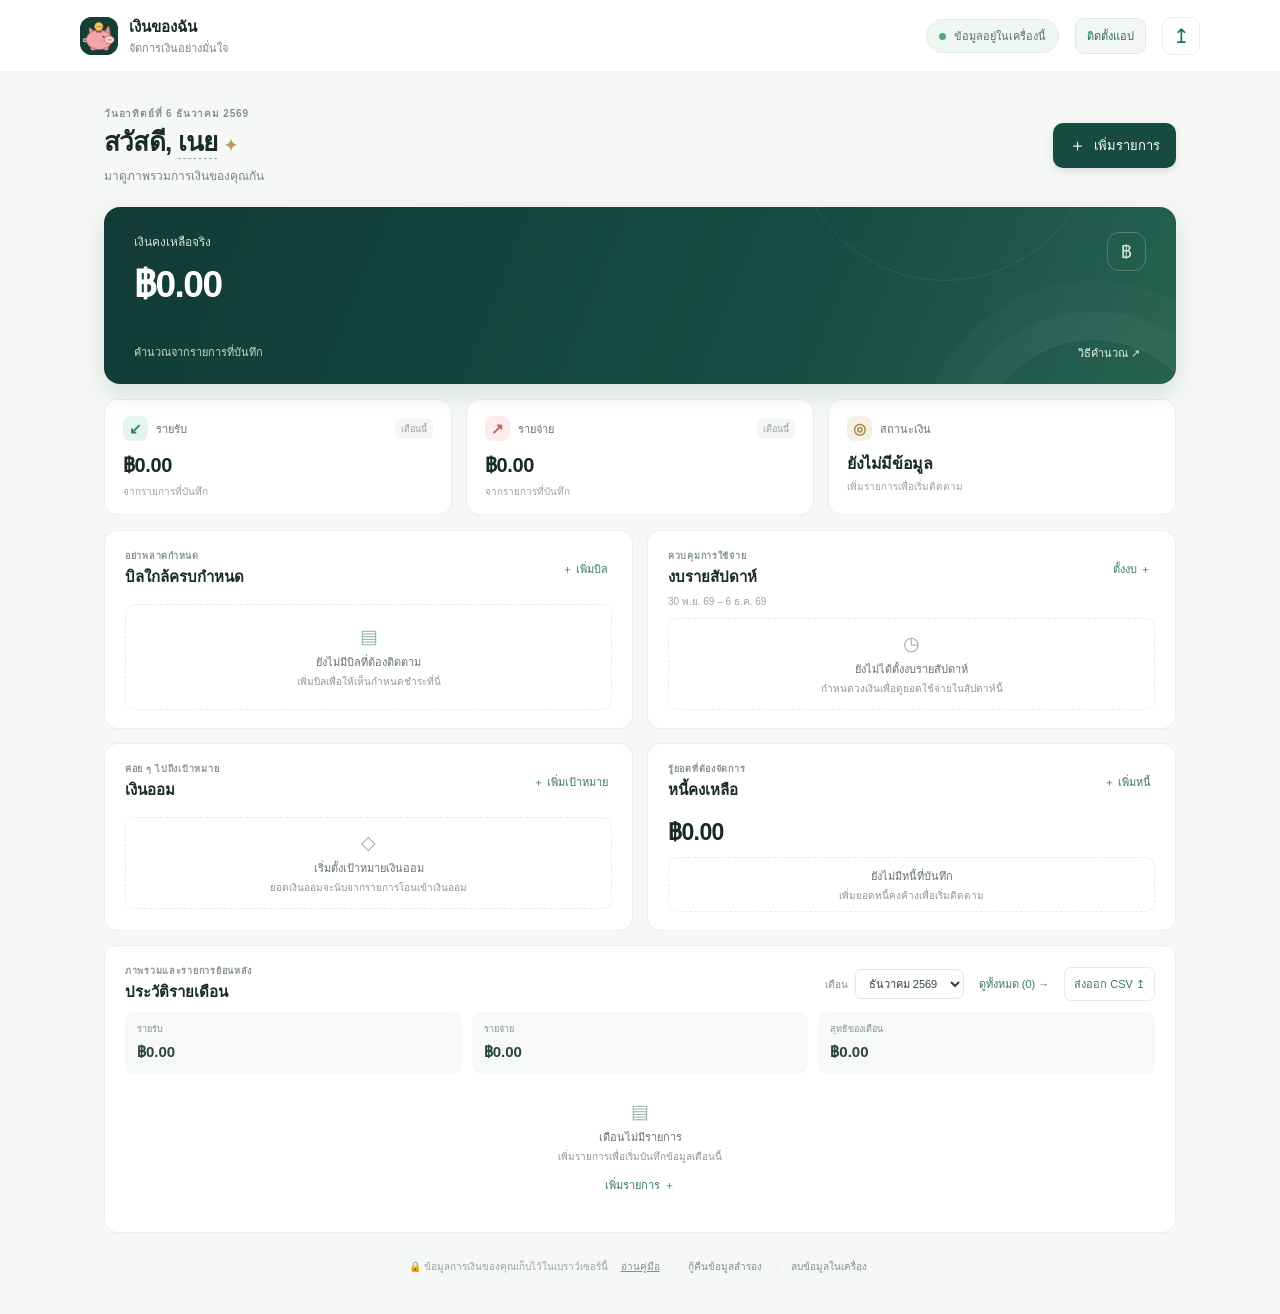
==== index.html @ 13d43ffb "แก้ไขการบันทึกรายการและเพิ่มชื่อเล่น" ====
<!doctype html>
<html lang="th">
<head>
  <meta charset="utf-8">
  <meta name="viewport" content="width=device-width,initial-scale=1,viewport-fit=cover">
  <meta name="theme-color" content="#102d2b">
  <meta name="description" content="แอปบันทึกรายรับรายจ่ายส่วนตัว เก็บข้อมูลในเครื่อง พร้อมสำรองข้อมูลได้">
  <meta name="apple-mobile-web-app-capable" content="yes">
  <meta name="apple-mobile-web-app-status-bar-style" content="default">
  <meta name="apple-mobile-web-app-title" content="เงินของฉัน">
  <link rel="icon" href="icon.svg" type="image/svg+xml">
  <link rel="apple-touch-icon" sizes="180x180" href="apple-touch-icon.png">
  <link rel="manifest" href="manifest.webmanifest">
  <link rel="stylesheet" href="styles.css">
  <title>เนย · เงินของฉัน</title>
</head>
<body>
  <header class="topbar">
    <a class="brand" href="#top" aria-label="เงินของฉัน หน้าหลัก"><span class="brand-mark"><img src="icon.svg" alt="" aria-hidden="true" style="width:100%;height:100%;object-fit:cover;border-radius:inherit;display:block"></span><span><b>เงินของฉัน</b><small>จัดการเงินอย่างมั่นใจ</small></span></a>
    <div class="top-actions"><span class="local-pill"><i></i> ข้อมูลอยู่ในเครื่องนี้</span><button class="install-button" id="installBtn">ติดตั้งแอป</button><button class="icon-button" id="backupBtn" title="สำรองข้อมูล" aria-label="สำรองข้อมูล">↥</button></div>
  </header>
  <main id="top">
    <section class="welcome"><div><p class="eyebrow" id="today"></p><h1>สวัสดี, <button class="nickname-button" id="nicknameButton" type="button" aria-label="แก้ไขชื่อเล่น">เนย</button> <span>✦</span></h1><p class="subhead">มาดูภาพรวมการเงินของคุณกัน</p></div><button class="primary-button" id="openTransaction"><span>＋</span> เพิ่มรายการ</button></section>
    <section class="balance-card" aria-label="เงินคงเหลือ"><div class="balance-top"><div><p class="card-label">เงินคงเหลือจริง</p><p class="balance-amount" id="balance">฿0.00</p></div><div class="balance-icon">฿</div></div><div class="balance-bottom"><span id="balanceNote">คำนวณจากรายการที่บันทึก</span><button class="balance-link" id="balanceInfo">วิธีคำนวณ <span>↗</span></button></div><div class="card-decoration"></div></section>
    <section class="stat-grid" aria-label="ภาพรวม"><article class="stat-card"><div class="stat-head"><span class="stat-icon income-icon">↙</span><span class="stat-label">รายรับ</span><span class="period-label">เดือนนี้</span></div><strong id="income">฿0.00</strong><small>จากรายการที่บันทึก</small></article><article class="stat-card"><div class="stat-head"><span class="stat-icon expense-icon">↗</span><span class="stat-label">รายจ่าย</span><span class="period-label">เดือนนี้</span></div><strong id="expense">฿0.00</strong><small>จากรายการที่บันทึก</small></article><article class="stat-card status-card"><div class="stat-head"><span class="stat-icon status-icon">◎</span><span class="stat-label">สถานะเงิน</span></div><strong class="status-value" id="status">ยังไม่มีข้อมูล</strong><small id="statusNote">เพิ่มรายการเพื่อเริ่มติดตาม</small></article></section>
    <section class="overview-grid"><article class="panel bills-panel"><div class="panel-heading"><div><p class="eyebrow">อย่าพลาดกำหนด</p><h2>บิลใกล้ครบกำหนด</h2></div><button class="text-button" id="addBillBtn">＋ เพิ่มบิล</button></div><div id="billsList" class="empty-state"><span class="empty-icon">▤</span><b>ยังไม่มีบิลที่ต้องติดตาม</b><span>เพิ่มบิลเพื่อให้เห็นกำหนดชำระที่นี่</span></div></article>
      <article class="panel budget-panel"><div class="panel-heading"><div><p class="eyebrow">ควบคุมการใช้จ่าย</p><h2>งบรายสัปดาห์</h2></div><button class="text-button" id="setBudgetBtn">ตั้งงบ ＋</button></div><div class="week-caption" id="weekRange"></div><div id="budgetsList" class="empty-state compact"><span class="empty-icon">◷</span><b>ยังไม่ได้ตั้งงบรายสัปดาห์</b><span>กำหนดวงเงินเพื่อดูยอดใช้จ่ายในสัปดาห์นี้</span></div></article></section>
    <section class="overview-grid lower-grid"><article class="panel goals-panel"><div class="panel-heading"><div><p class="eyebrow">ค่อย ๆ ไปถึงเป้าหมาย</p><h2>เงินออม</h2></div><button class="text-button" id="addGoalBtn">＋ เพิ่มเป้าหมาย</button></div><div id="goalsList" class="empty-state compact"><span class="empty-icon">◇</span><b>เริ่มตั้งเป้าหมายเงินออม</b><span>ยอดเงินออมจะนับจากรายการโอนเข้าเงินออม</span></div></article><article class="panel debt-panel"><div class="panel-heading"><div><p class="eyebrow">รู้ยอดที่ต้องจัดการ</p><h2>หนี้คงเหลือ</h2></div><button class="text-button" id="addDebtBtn">＋ เพิ่มหนี้</button></div><div class="debt-total" id="debtTotal">฿0.00</div><div id="debtsList" class="empty-state compact"><span class="empty-icon">⌁</span><b>ยังไม่มีหนี้ที่บันทึก</b><span>เพิ่มยอดหนี้คงค้างเพื่อเริ่มติดตาม</span></div></article></section>
    <section class="panel activity-panel history-panel"><div class="panel-heading"><div><p class="eyebrow">ภาพรวมและรายการย้อนหลัง</p><h2>ประวัติรายเดือน</h2></div><div class="history-actions"><label class="month-select-label"><span>เดือน</span><select id="historyMonth" aria-label="เลือกเดือน"></select></label><button class="text-button" id="allTransactions">ดูทั้งหมด</button><button class="text-button export-month" id="exportMonth">ส่งออก CSV ↥</button></div></div><div class="month-summary"><div><span>รายรับ</span><strong id="monthIncome">฿0.00</strong></div><div><span>รายจ่าย</span><strong id="monthExpense">฿0.00</strong></div><div><span>สุทธิของเดือน</span><strong id="monthNet">฿0.00</strong></div></div><div class="table-wrap"><table><thead><tr><th>รายการ</th><th>หมวดหมู่</th><th>วันที่</th><th class="align-right">จำนวนเงิน</th></tr></thead><tbody id="transactionRows"></tbody></table><div id="transactionEmpty" class="empty-state activity-empty"><span class="empty-icon">▤</span><b>เดือนไม่มีรายการ</b><span>เพิ่มรายการเพื่อเริ่มบันทึกข้อมูลเดือนนี้</span><button class="text-button" id="firstEntry">เพิ่มรายการ ＋</button></div></div></section>
    <footer><span>🔒 ข้อมูลการเงินของคุณเก็บไว้ในเบราว์เซอร์นี้</span><a class="footer-link" href="คู่มือการใช้งาน.html">อ่านคู่มือ</a><span class="footer-dot">·</span><button class="footer-link" id="restoreBtn">กู้คืนข้อมูลสำรอง</button><span class="footer-dot">·</span><button class="footer-link" id="clearDataBtn">ลบข้อมูลในเครื่อง</button></footer>
  </main>
  <nav class="mobile-nav"><a class="nav-active" href="#top"><span>⌂</span>หน้าหลัก</a><button id="navTransactions"><span>↕</span>รายการ</button><button id="navAdd"><span class="nav-add">＋</span>เพิ่มรายการ</button><button id="navBudget"><span>◷</span>งบประมาณ</button><button id="navSettings"><span>⚙</span>ตั้งค่า</button></nav>
  <dialog id="dialog"><form id="dialogForm" method="dialog"><div class="dialog-head"><div><p class="eyebrow" id="dialogEyebrow">บันทึกข้อมูล</p><h2 id="dialogTitle"></h2></div><button type="button" class="close-button" id="closeDialog" aria-label="ปิด">×</button></div><div id="dialogContent" class="dialog-content"></div><div class="dialog-actions"><button type="button" class="secondary-button" id="cancelDialog">ยกเลิก</button><button type="submit" class="primary-button" id="saveDialog">บันทึก</button></div></form></dialog>
  <input id="importFile" type="file" accept="application/json,.json" hidden>
  <div id="toast" role="status" aria-live="polite"></div>
  <script src="app.js"></script>
</body></html>
---- styles.css ----
:root{--ink:#172b2a;--muted:#788682;--line:#e8eeeb;--paper:#f6f8f6;--white:#fff;--green:#176e58;--mint:#dff3ea;--red:#c95751;--gold:#c3903f;--font:'Leelawadee UI',Tahoma,sans-serif}*{box-sizing:border-box}body{margin:0;background:var(--paper);color:var(--ink);font-family:var(--font);font-size:14px}.topbar{height:72px;background:#fff;border-bottom:1px solid #edf1ef;display:flex;align-items:center;justify-content:space-between;padding:0 max(calc((100vw - 1120px)/2),24px);position:sticky;top:0;z-index:3}.brand{display:flex;gap:11px;align-items:center;color:var(--ink);text-decoration:none}.brand-mark{width:38px;height:38px;border-radius:12px;background:#153e37;color:#fff;display:grid;place-items:center;font-size:20px;font-weight:600}.brand b,.brand small{display:block}.brand b{font-size:15px}.brand small{font-size:11px;color:var(--muted)}.top-actions{display:flex;align-items:center;gap:16px}.local-pill{background:#eff7f2;border:1px solid #e0eee6;border-radius:99px;padding:7px 12px;color:#58766a;font-size:11px}.local-pill i{display:inline-block;width:7px;height:7px;border-radius:50%;background:#51a87d;margin-right:5px}.icon-button{border:1px solid var(--line);background:white;border-radius:10px;width:38px;height:38px;color:var(--green);font-size:20px;cursor:pointer}main{max-width:1120px;padding:34px 24px 30px;margin:auto}.welcome{display:flex;align-items:center;justify-content:space-between;margin-bottom:22px}.eyebrow{text-transform:uppercase;letter-spacing:.08em;color:#84948e;font:600 10px var(--font);margin:0 0 6px}.welcome h1{font-size:26px;line-height:1.2;margin:0;font-weight:600;letter-spacing:-.03em}.welcome h1 span{font-size:16px;color:#bf9a55}.nickname-button{padding:0;border:0;background:transparent;color:inherit;font:inherit;letter-spacing:inherit;cursor:pointer;border-bottom:1px dashed #93aaa0}.nickname-button:focus-visible{outline:2px solid #65a78b;outline-offset:3px;border-radius:3px}.subhead{margin:7px 0 0;color:var(--muted);font-size:12px}.primary-button,.secondary-button{font:500 13px var(--font);border:0;border-radius:10px;padding:11px 16px;cursor:pointer}.primary-button{background:#164b40;color:#fff;box-shadow:0 3px 8px #12423824}.primary-button:hover{background:#0f3e34}.primary-button>span{font-size:17px;margin-right:4px;vertical-align:-1px}.balance-card{height:177px;border-radius:16px;background:linear-gradient(112deg,#123b35,#164d42 65%,#276250);padding:25px 30px;color:#fff;position:relative;overflow:hidden;margin-bottom:15px;box-shadow:0 9px 24px #1d544326}.balance-card:before{content:"";position:absolute;width:300px;height:300px;right:80px;top:-228px;border:1px solid #ffffff13;border-radius:50%}.card-decoration{position:absolute;width:235px;height:235px;border:1px solid #ffffff15;border-radius:50%;right:-35px;bottom:-190px;box-shadow:0 0 0 28px #ffffff08,0 0 0 58px #ffffff05}.balance-top{display:flex;justify-content:space-between;align-items:flex-start;position:relative;z-index:1}.card-label{margin:0;color:#d0e2d9;font-size:12px}.balance-amount{margin:3px 0 0;font:700 37px var(--font);letter-spacing:-1.5px}.balance-icon{height:39px;width:39px;border:1px solid #ffffff38;border-radius:12px;color:#d1e8dc;display:grid;place-items:center;font-size:18px}.balance-bottom{position:absolute;z-index:1;bottom:21px;left:30px;right:30px;display:flex;justify-content:space-between;color:#c3d9ce;font-size:11px}.balance-link{color:#e0eee7;border:0;background:none;font:inherit;cursor:pointer}.stat-grid{display:grid;grid-template-columns:repeat(3,1fr);gap:14px;margin-bottom:15px}.stat-card,.panel{background:#fff;border:1px solid #e9efec;border-radius:13px}.stat-card{padding:16px 18px 15px;min-height:103px}.stat-head{display:flex;align-items:center;gap:8px}.stat-icon{width:25px;height:25px;border-radius:8px;display:grid;place-items:center;font-size:15px;font-weight:600}.income-icon{background:#e5f4ec;color:#378664}.expense-icon{background:#fbebea;color:#be655e}.status-icon{background:#f5f0e4;color:#aa8843}.stat-label{font-size:11px;color:#65746f}.period-label{margin-left:auto;font-size:9px;color:#98a29e;background:#f5f7f6;border-radius:5px;padding:3px 6px}.stat-card>strong{display:block;font:700 20px var(--font);margin:8px 0 1px;letter-spacing:-.4px}.stat-card small{color:#9aa49f;font-size:10px}.stat-card .status-value{font:600 16px var(--font);margin-top:10px}.overview-grid{display:grid;grid-template-columns:1fr 1fr;gap:14px;margin-bottom:14px}.panel{padding:18px 20px;min-width:0}.panel-heading{display:flex;align-items:center;justify-content:space-between;margin-bottom:15px}.panel-heading .eyebrow{margin-bottom:2px;font-size:9px}.panel h2{font-size:15px;margin:0;font-weight:600}.text-button,.footer-link{border:0;background:transparent;color:#397b64;font:500 11px var(--font);cursor:pointer;padding:4px}.text-button:hover,.footer-link:hover{color:#164b40;text-decoration:underline}.empty-state{min-height:106px;border:1px dashed #e5ece8;border-radius:10px;display:flex;align-items:center;justify-content:center;flex-direction:column;gap:3px;color:#8c9993;text-align:center;font-size:10px;padding:13px}.empty-state b{font-size:11px;font-weight:500;color:#64736d}.empty-icon{font-size:19px;color:#94b5a5;margin-bottom:2px}.compact{min-height:89px}.week-caption{font-size:10px;color:#9ba59f;margin:-10px 0 9px}.budget-row{margin:10px 0 13px}.budget-label{display:flex;justify-content:space-between;font-size:11px;margin-bottom:5px}.budget-label span:last-child{font:11px 'Manrope',sans-serif;color:#6f7c77}.progress{height:6px;background:#eef2ef;border-radius:10px;overflow:hidden}.progress>i{display:block;height:100%;border-radius:10px;background:#51a37e}.progress>i.over{background:#cf6860}.budget-foot{font-size:9px;color:#9aa49f;margin-top:4px}.goal-row,.debt-row{padding:8px 0;border-bottom:1px solid #f0f3f1}.goal-top,.debt-row{display:flex;justify-content:space-between;align-items:center}.goal-name,.debt-name{font-size:11px;font-weight:500}.goal-amount,.debt-amount{font:11px 'Manrope',sans-serif;color:#53645c}.goal-row .progress{margin-top:6px}.goal-row .budget-foot{display:flex;justify-content:space-between}.debt-total{font:700 23px var(--font);letter-spacing:-.6px;margin:-3px 0 7px}.debt-panel .empty-state{min-height:55px;padding:4px}.debt-panel .empty-icon{display:none}.activity-panel{margin-top:0}.activity-panel .panel-heading{margin-bottom:8px}.table-wrap{overflow:auto}table{width:100%;border-collapse:collapse;text-align:left}th{font-size:9px;color:#98a39d;font-weight:500;padding:8px 10px;border-bottom:1px solid #edf1ef}td{font-size:11px;color:#65736d;padding:10px;border-bottom:1px solid #f0f3f1}td:first-child{color:#263a34;font-weight:500}.align-right{text-align:right}.amount-income{color:#338262;font-family:'Manrope',sans-serif}.amount-expense{color:#bd615a;font-family:'Manrope',sans-serif}.amount-neutral{color:#526a5f;font-family:'Manrope',sans-serif}.category-chip{background:#f2f6f3;border-radius:5px;padding:3px 7px;font-size:9px}.activity-empty{border:0;min-height:130px}.activity-empty .text-button{margin-top:5px}footer{display:flex;align-items:center;justify-content:center;gap:9px;padding:22px 0 6px;color:#9aa49f;font-size:10px}.footer-link{font-size:10px;color:#82928a}.footer-dot{color:#ccd3cf}.mobile-nav{display:none}dialog{border:0;border-radius:16px;padding:0;width:min(460px,calc(100vw - 32px));max-height:calc(100dvh - 28px);box-shadow:0 24px 90px #132d2570;color:var(--ink)}dialog::backdrop{background:#11251f80;backdrop-filter:blur(2px)}dialog form{padding:23px}.dialog-head{display:flex;justify-content:space-between;align-items:flex-start;border-bottom:1px solid var(--line);padding-bottom:14px}.dialog-head h2{font-size:19px;margin:0}.close-button{border:0;background:#f3f6f4;border-radius:8px;width:32px;height:32px;font-size:22px;color:#74827c;cursor:pointer}.dialog-content{padding:15px 0 6px;max-height:60dvh;overflow:auto}.field{display:block;margin:0 0 13px}.field span{display:block;font-size:11px;color:#53635c;margin-bottom:5px}.field input,.field select{width:100%;border:1px solid #dfe8e2;background:#fff;border-radius:8px;padding:10px 11px;font:13px var(--font);color:var(--ink);outline:none}.field input:focus,.field select:focus{border-color:#65a78b;box-shadow:0 0 0 3px #dff3ea}.field-help{color:#91a099;font-size:10px;margin-top:4px}.dialog-actions{display:flex;justify-content:flex-end;gap:9px;border-top:1px solid var(--line);padding-top:14px}.secondary-button{background:#f1f5f2;color:#54655d}.danger-button{color:#b44f49}.radio-row{display:flex;gap:7px;margin:0 0 14px}.radio-row label{flex:1}.radio-row input{position:absolute;opacity:0}.radio-row span{display:block;text-align:center;padding:8px;border:1px solid #e3eae6;border-radius:8px;font-size:11px;color:#718078;cursor:pointer}.radio-row input:checked+span{border-color:#5e9f83;background:#edf7f1;color:#286c50}.note-box{padding:10px;background:#f1f7f3;border-radius:8px;color:#648071;font-size:10px;margin:8px 0}#toast{position:fixed;bottom:24px;left:50%;transform:translate(-50%,20px);opacity:0;background:#163f36;color:#fff;padding:10px 16px;border-radius:9px;box-shadow:0 5px 18px #153d3438;font-size:12px;transition:.2s;z-index:10;pointer-events:none}#toast.show{transform:translate(-50%,0);opacity:1}
@media(max-width:650px){body{padding-bottom:67px}.topbar{height:60px;padding:0 16px}.brand-mark{width:34px;height:34px;border-radius:11px}.local-pill{font-size:9px;padding:6px 9px}.top-actions{gap:9px}main{padding:23px 15px 20px}.welcome{margin-bottom:17px}.welcome h1{font-size:23px}.welcome .primary-button{padding:10px 12px;font-size:11px}.subhead{font-size:11px}.balance-card{height:157px;padding:20px 20px;margin-bottom:11px}.balance-amount{font-size:32px}.balance-bottom{left:20px;right:20px;bottom:18px;font-size:9px}.balance-icon{height:34px;width:34px}.stat-grid{gap:8px;margin-bottom:11px}.stat-card{padding:12px 10px 11px;min-height:91px}.stat-head{gap:5px}.stat-icon{width:21px;height:21px;font-size:13px;border-radius:6px}.stat-label{font-size:9px}.period-label{font-size:8px;padding:2px 4px}.stat-card>strong{font-size:15px;margin-top:8px}.stat-card .status-value{font-size:12px}.stat-card small{font-size:8px}.overview-grid{grid-template-columns:1fr;gap:10px;margin-bottom:10px}.panel{padding:15px}.panel-heading{margin-bottom:12px}.panel h2{font-size:14px}.lower-grid{grid-template-columns:1fr 1fr}.lower-grid .panel{padding:13px 11px}.lower-grid .panel-heading{align-items:flex-start;gap:5px}.lower-grid .panel-heading h2{font-size:13px}.lower-grid .text-button{font-size:9px}.lower-grid .eyebrow{font-size:8px}.debt-total{font-size:20px}.activity-panel{padding:15px 10px}.activity-panel .panel-heading{padding:0 5px}.table-wrap{margin:0 -4px}th,td{padding:9px 6px;font-size:9px;white-space:nowrap}.category-chip{font-size:8px;padding:3px 5px}footer{flex-wrap:wrap;font-size:9px;padding-bottom:12px}.footer-link{font-size:9px}.mobile-nav{height:62px;position:fixed;bottom:0;left:0;right:0;background:#fff;border-top:1px solid #e9efec;display:flex;align-items:center;justify-content:space-around;z-index:5;padding-bottom:env(safe-area-inset-bottom)}.mobile-nav a,.mobile-nav button{display:flex;flex-direction:column;align-items:center;justify-content:center;gap:2px;min-width:50px;color:#87948e;font:9px var(--font);text-decoration:none;background:none;border:0}.mobile-nav span{font-size:18px;line-height:20px}.mobile-nav .nav-active{color:#26694f}.mobile-nav .nav-add{background:#194a3f;color:white;border-radius:10px;width:32px;height:32px;display:grid;place-items:center;margin-top:-13px;box-shadow:0 3px 8px #194a3f33}.dialog-actions{padding-bottom:env(safe-area-inset-bottom)}}
.history-actions{display:flex;align-items:center;gap:11px}.month-select-label{display:flex;align-items:center;gap:7px;font-size:10px;color:#829089}.month-select-label select{border:1px solid #e2eae5;background:#fff;color:#31443a;border-radius:7px;padding:7px 9px;font:11px var(--font);max-width:170px}.export-month{border:1px solid #e3ece6;border-radius:7px;padding:7px 9px;white-space:nowrap}.month-summary{display:grid;grid-template-columns:repeat(3,1fr);gap:10px;margin:0 0 10px}.month-summary>div{background:#f7f9f7;border-radius:9px;padding:10px 12px}.month-summary span,.month-summary strong{display:block}.month-summary span{font-size:9px;color:#84918b}.month-summary strong{font:600 15px var(--font);margin-top:4px;color:#29473b}.month-summary strong.negative{color:#bd554e}@media(max-width:650px){.history-actions{gap:5px;flex-wrap:wrap;justify-content:flex-end}.month-select-label{gap:4px}.month-select-label select{max-width:130px;padding:6px}.export-month{font-size:9px;padding:6px 7px}.month-summary{gap:6px}.month-summary>div{padding:8px}.month-summary span{font-size:8px}.month-summary strong{font-size:12px}.history-panel .panel-heading{align-items:flex-end}}.install-button{border:1px solid #dce9e1;background:#f4f8f5;border-radius:9px;padding:8px 11px;color:#28694f;font:500 11px var(--font);cursor:pointer}.install-button:hover{background:#e9f4ec}@media(max-width:650px){.top-actions{gap:6px}.install-button{padding:7px 8px;font-size:9px}.local-pill{padding:6px 7px;font-size:8px}}
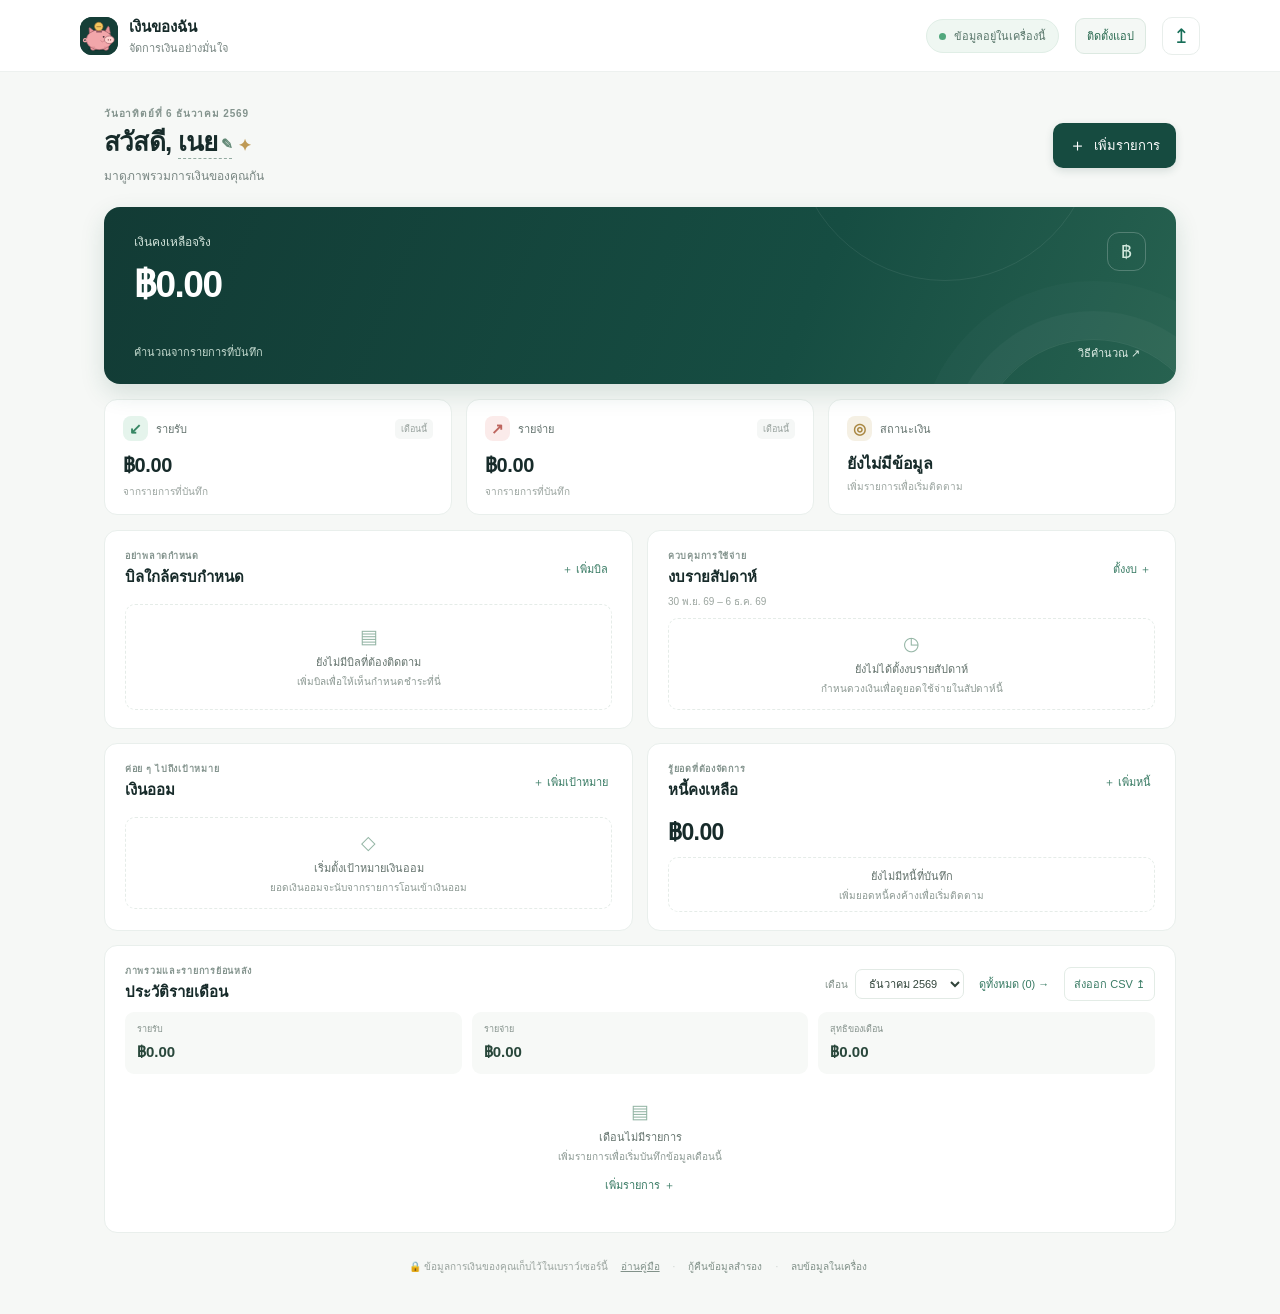
==== commit 8d9c6a3d: "บังคับอัปเดตแอปและแก้ปุ่มชื่อเล่น" ====
--- a/index.html
+++ b/index.html
@@ -20,7 +20,7 @@
     <div class="top-actions"><span class="local-pill"><i></i> ข้อมูลอยู่ในเครื่องนี้</span><button class="install-button" id="installBtn">ติดตั้งแอป</button><button class="icon-button" id="backupBtn" title="สำรองข้อมูล" aria-label="สำรองข้อมูล">↥</button></div>
   </header>
   <main id="top">
-    <section class="welcome"><div><p class="eyebrow" id="today"></p><h1>สวัสดี, <button class="nickname-button" id="nicknameButton" type="button" aria-label="แก้ไขชื่อเล่น">เนย</button> <span>✦</span></h1><p class="subhead">มาดูภาพรวมการเงินของคุณกัน</p></div><button class="primary-button" id="openTransaction"><span>＋</span> เพิ่มรายการ</button></section>
+    <section class="welcome"><div><p class="eyebrow" id="today"></p><h1>สวัสดี, <button class="nickname-button" id="nicknameButton" type="button" aria-label="แตะเพื่อแก้ไขชื่อเล่น" title="แตะเพื่อแก้ไขชื่อเล่น">เนย</button> <span>✦</span></h1><p class="subhead">มาดูภาพรวมการเงินของคุณกัน</p></div><button class="primary-button" id="openTransaction"><span>＋</span> เพิ่มรายการ</button></section>
     <section class="balance-card" aria-label="เงินคงเหลือ"><div class="balance-top"><div><p class="card-label">เงินคงเหลือจริง</p><p class="balance-amount" id="balance">฿0.00</p></div><div class="balance-icon">฿</div></div><div class="balance-bottom"><span id="balanceNote">คำนวณจากรายการที่บันทึก</span><button class="balance-link" id="balanceInfo">วิธีคำนวณ <span>↗</span></button></div><div class="card-decoration"></div></section>
     <section class="stat-grid" aria-label="ภาพรวม"><article class="stat-card"><div class="stat-head"><span class="stat-icon income-icon">↙</span><span class="stat-label">รายรับ</span><span class="period-label">เดือนนี้</span></div><strong id="income">฿0.00</strong><small>จากรายการที่บันทึก</small></article><article class="stat-card"><div class="stat-head"><span class="stat-icon expense-icon">↗</span><span class="stat-label">รายจ่าย</span><span class="period-label">เดือนนี้</span></div><strong id="expense">฿0.00</strong><small>จากรายการที่บันทึก</small></article><article class="stat-card status-card"><div class="stat-head"><span class="stat-icon status-icon">◎</span><span class="stat-label">สถานะเงิน</span></div><strong class="status-value" id="status">ยังไม่มีข้อมูล</strong><small id="statusNote">เพิ่มรายการเพื่อเริ่มติดตาม</small></article></section>
     <section class="overview-grid"><article class="panel bills-panel"><div class="panel-heading"><div><p class="eyebrow">อย่าพลาดกำหนด</p><h2>บิลใกล้ครบกำหนด</h2></div><button class="text-button" id="addBillBtn">＋ เพิ่มบิล</button></div><div id="billsList" class="empty-state"><span class="empty-icon">▤</span><b>ยังไม่มีบิลที่ต้องติดตาม</b><span>เพิ่มบิลเพื่อให้เห็นกำหนดชำระที่นี่</span></div></article>
@@ -33,5 +33,5 @@
   <dialog id="dialog"><form id="dialogForm" method="dialog"><div class="dialog-head"><div><p class="eyebrow" id="dialogEyebrow">บันทึกข้อมูล</p><h2 id="dialogTitle"></h2></div><button type="button" class="close-button" id="closeDialog" aria-label="ปิด">×</button></div><div id="dialogContent" class="dialog-content"></div><div class="dialog-actions"><button type="button" class="secondary-button" id="cancelDialog">ยกเลิก</button><button type="submit" class="primary-button" id="saveDialog">บันทึก</button></div></form></dialog>
   <input id="importFile" type="file" accept="application/json,.json" hidden>
   <div id="toast" role="status" aria-live="polite"></div>
-  <script src="app.js"></script>
+  <script src="app.js?v=nickname-v9"></script>
 </body></html>
--- a/styles.css
+++ b/styles.css
@@ -1,3 +1,3 @@
-:root{--ink:#172b2a;--muted:#788682;--line:#e8eeeb;--paper:#f6f8f6;--white:#fff;--green:#176e58;--mint:#dff3ea;--red:#c95751;--gold:#c3903f;--font:'Leelawadee UI',Tahoma,sans-serif}*{box-sizing:border-box}body{margin:0;background:var(--paper);color:var(--ink);font-family:var(--font);font-size:14px}.topbar{height:72px;background:#fff;border-bottom:1px solid #edf1ef;display:flex;align-items:center;justify-content:space-between;padding:0 max(calc((100vw - 1120px)/2),24px);position:sticky;top:0;z-index:3}.brand{display:flex;gap:11px;align-items:center;color:var(--ink);text-decoration:none}.brand-mark{width:38px;height:38px;border-radius:12px;background:#153e37;color:#fff;display:grid;place-items:center;font-size:20px;font-weight:600}.brand b,.brand small{display:block}.brand b{font-size:15px}.brand small{font-size:11px;color:var(--muted)}.top-actions{display:flex;align-items:center;gap:16px}.local-pill{background:#eff7f2;border:1px solid #e0eee6;border-radius:99px;padding:7px 12px;color:#58766a;font-size:11px}.local-pill i{display:inline-block;width:7px;height:7px;border-radius:50%;background:#51a87d;margin-right:5px}.icon-button{border:1px solid var(--line);background:white;border-radius:10px;width:38px;height:38px;color:var(--green);font-size:20px;cursor:pointer}main{max-width:1120px;padding:34px 24px 30px;margin:auto}.welcome{display:flex;align-items:center;justify-content:space-between;margin-bottom:22px}.eyebrow{text-transform:uppercase;letter-spacing:.08em;color:#84948e;font:600 10px var(--font);margin:0 0 6px}.welcome h1{font-size:26px;line-height:1.2;margin:0;font-weight:600;letter-spacing:-.03em}.welcome h1 span{font-size:16px;color:#bf9a55}.nickname-button{padding:0;border:0;background:transparent;color:inherit;font:inherit;letter-spacing:inherit;cursor:pointer;border-bottom:1px dashed #93aaa0}.nickname-button:focus-visible{outline:2px solid #65a78b;outline-offset:3px;border-radius:3px}.subhead{margin:7px 0 0;color:var(--muted);font-size:12px}.primary-button,.secondary-button{font:500 13px var(--font);border:0;border-radius:10px;padding:11px 16px;cursor:pointer}.primary-button{background:#164b40;color:#fff;box-shadow:0 3px 8px #12423824}.primary-button:hover{background:#0f3e34}.primary-button>span{font-size:17px;margin-right:4px;vertical-align:-1px}.balance-card{height:177px;border-radius:16px;background:linear-gradient(112deg,#123b35,#164d42 65%,#276250);padding:25px 30px;color:#fff;position:relative;overflow:hidden;margin-bottom:15px;box-shadow:0 9px 24px #1d544326}.balance-card:before{content:"";position:absolute;width:300px;height:300px;right:80px;top:-228px;border:1px solid #ffffff13;border-radius:50%}.card-decoration{position:absolute;width:235px;height:235px;border:1px solid #ffffff15;border-radius:50%;right:-35px;bottom:-190px;box-shadow:0 0 0 28px #ffffff08,0 0 0 58px #ffffff05}.balance-top{display:flex;justify-content:space-between;align-items:flex-start;position:relative;z-index:1}.card-label{margin:0;color:#d0e2d9;font-size:12px}.balance-amount{margin:3px 0 0;font:700 37px var(--font);letter-spacing:-1.5px}.balance-icon{height:39px;width:39px;border:1px solid #ffffff38;border-radius:12px;color:#d1e8dc;display:grid;place-items:center;font-size:18px}.balance-bottom{position:absolute;z-index:1;bottom:21px;left:30px;right:30px;display:flex;justify-content:space-between;color:#c3d9ce;font-size:11px}.balance-link{color:#e0eee7;border:0;background:none;font:inherit;cursor:pointer}.stat-grid{display:grid;grid-template-columns:repeat(3,1fr);gap:14px;margin-bottom:15px}.stat-card,.panel{background:#fff;border:1px solid #e9efec;border-radius:13px}.stat-card{padding:16px 18px 15px;min-height:103px}.stat-head{display:flex;align-items:center;gap:8px}.stat-icon{width:25px;height:25px;border-radius:8px;display:grid;place-items:center;font-size:15px;font-weight:600}.income-icon{background:#e5f4ec;color:#378664}.expense-icon{background:#fbebea;color:#be655e}.status-icon{background:#f5f0e4;color:#aa8843}.stat-label{font-size:11px;color:#65746f}.period-label{margin-left:auto;font-size:9px;color:#98a29e;background:#f5f7f6;border-radius:5px;padding:3px 6px}.stat-card>strong{display:block;font:700 20px var(--font);margin:8px 0 1px;letter-spacing:-.4px}.stat-card small{color:#9aa49f;font-size:10px}.stat-card .status-value{font:600 16px var(--font);margin-top:10px}.overview-grid{display:grid;grid-template-columns:1fr 1fr;gap:14px;margin-bottom:14px}.panel{padding:18px 20px;min-width:0}.panel-heading{display:flex;align-items:center;justify-content:space-between;margin-bottom:15px}.panel-heading .eyebrow{margin-bottom:2px;font-size:9px}.panel h2{font-size:15px;margin:0;font-weight:600}.text-button,.footer-link{border:0;background:transparent;color:#397b64;font:500 11px var(--font);cursor:pointer;padding:4px}.text-button:hover,.footer-link:hover{color:#164b40;text-decoration:underline}.empty-state{min-height:106px;border:1px dashed #e5ece8;border-radius:10px;display:flex;align-items:center;justify-content:center;flex-direction:column;gap:3px;color:#8c9993;text-align:center;font-size:10px;padding:13px}.empty-state b{font-size:11px;font-weight:500;color:#64736d}.empty-icon{font-size:19px;color:#94b5a5;margin-bottom:2px}.compact{min-height:89px}.week-caption{font-size:10px;color:#9ba59f;margin:-10px 0 9px}.budget-row{margin:10px 0 13px}.budget-label{display:flex;justify-content:space-between;font-size:11px;margin-bottom:5px}.budget-label span:last-child{font:11px 'Manrope',sans-serif;color:#6f7c77}.progress{height:6px;background:#eef2ef;border-radius:10px;overflow:hidden}.progress>i{display:block;height:100%;border-radius:10px;background:#51a37e}.progress>i.over{background:#cf6860}.budget-foot{font-size:9px;color:#9aa49f;margin-top:4px}.goal-row,.debt-row{padding:8px 0;border-bottom:1px solid #f0f3f1}.goal-top,.debt-row{display:flex;justify-content:space-between;align-items:center}.goal-name,.debt-name{font-size:11px;font-weight:500}.goal-amount,.debt-amount{font:11px 'Manrope',sans-serif;color:#53645c}.goal-row .progress{margin-top:6px}.goal-row .budget-foot{display:flex;justify-content:space-between}.debt-total{font:700 23px var(--font);letter-spacing:-.6px;margin:-3px 0 7px}.debt-panel .empty-state{min-height:55px;padding:4px}.debt-panel .empty-icon{display:none}.activity-panel{margin-top:0}.activity-panel .panel-heading{margin-bottom:8px}.table-wrap{overflow:auto}table{width:100%;border-collapse:collapse;text-align:left}th{font-size:9px;color:#98a39d;font-weight:500;padding:8px 10px;border-bottom:1px solid #edf1ef}td{font-size:11px;color:#65736d;padding:10px;border-bottom:1px solid #f0f3f1}td:first-child{color:#263a34;font-weight:500}.align-right{text-align:right}.amount-income{color:#338262;font-family:'Manrope',sans-serif}.amount-expense{color:#bd615a;font-family:'Manrope',sans-serif}.amount-neutral{color:#526a5f;font-family:'Manrope',sans-serif}.category-chip{background:#f2f6f3;border-radius:5px;padding:3px 7px;font-size:9px}.activity-empty{border:0;min-height:130px}.activity-empty .text-button{margin-top:5px}footer{display:flex;align-items:center;justify-content:center;gap:9px;padding:22px 0 6px;color:#9aa49f;font-size:10px}.footer-link{font-size:10px;color:#82928a}.footer-dot{color:#ccd3cf}.mobile-nav{display:none}dialog{border:0;border-radius:16px;padding:0;width:min(460px,calc(100vw - 32px));max-height:calc(100dvh - 28px);box-shadow:0 24px 90px #132d2570;color:var(--ink)}dialog::backdrop{background:#11251f80;backdrop-filter:blur(2px)}dialog form{padding:23px}.dialog-head{display:flex;justify-content:space-between;align-items:flex-start;border-bottom:1px solid var(--line);padding-bottom:14px}.dialog-head h2{font-size:19px;margin:0}.close-button{border:0;background:#f3f6f4;border-radius:8px;width:32px;height:32px;font-size:22px;color:#74827c;cursor:pointer}.dialog-content{padding:15px 0 6px;max-height:60dvh;overflow:auto}.field{display:block;margin:0 0 13px}.field span{display:block;font-size:11px;color:#53635c;margin-bottom:5px}.field input,.field select{width:100%;border:1px solid #dfe8e2;background:#fff;border-radius:8px;padding:10px 11px;font:13px var(--font);color:var(--ink);outline:none}.field input:focus,.field select:focus{border-color:#65a78b;box-shadow:0 0 0 3px #dff3ea}.field-help{color:#91a099;font-size:10px;margin-top:4px}.dialog-actions{display:flex;justify-content:flex-end;gap:9px;border-top:1px solid var(--line);padding-top:14px}.secondary-button{background:#f1f5f2;color:#54655d}.danger-button{color:#b44f49}.radio-row{display:flex;gap:7px;margin:0 0 14px}.radio-row label{flex:1}.radio-row input{position:absolute;opacity:0}.radio-row span{display:block;text-align:center;padding:8px;border:1px solid #e3eae6;border-radius:8px;font-size:11px;color:#718078;cursor:pointer}.radio-row input:checked+span{border-color:#5e9f83;background:#edf7f1;color:#286c50}.note-box{padding:10px;background:#f1f7f3;border-radius:8px;color:#648071;font-size:10px;margin:8px 0}#toast{position:fixed;bottom:24px;left:50%;transform:translate(-50%,20px);opacity:0;background:#163f36;color:#fff;padding:10px 16px;border-radius:9px;box-shadow:0 5px 18px #153d3438;font-size:12px;transition:.2s;z-index:10;pointer-events:none}#toast.show{transform:translate(-50%,0);opacity:1}
+:root{--ink:#172b2a;--muted:#788682;--line:#e8eeeb;--paper:#f6f8f6;--white:#fff;--green:#176e58;--mint:#dff3ea;--red:#c95751;--gold:#c3903f;--font:'Leelawadee UI',Tahoma,sans-serif}*{box-sizing:border-box}body{margin:0;background:var(--paper);color:var(--ink);font-family:var(--font);font-size:14px}.topbar{height:72px;background:#fff;border-bottom:1px solid #edf1ef;display:flex;align-items:center;justify-content:space-between;padding:0 max(calc((100vw - 1120px)/2),24px);position:sticky;top:0;z-index:3}.brand{display:flex;gap:11px;align-items:center;color:var(--ink);text-decoration:none}.brand-mark{width:38px;height:38px;border-radius:12px;background:#153e37;color:#fff;display:grid;place-items:center;font-size:20px;font-weight:600}.brand b,.brand small{display:block}.brand b{font-size:15px}.brand small{font-size:11px;color:var(--muted)}.top-actions{display:flex;align-items:center;gap:16px}.local-pill{background:#eff7f2;border:1px solid #e0eee6;border-radius:99px;padding:7px 12px;color:#58766a;font-size:11px}.local-pill i{display:inline-block;width:7px;height:7px;border-radius:50%;background:#51a87d;margin-right:5px}.icon-button{border:1px solid var(--line);background:white;border-radius:10px;width:38px;height:38px;color:var(--green);font-size:20px;cursor:pointer}main{max-width:1120px;padding:34px 24px 30px;margin:auto}.welcome{display:flex;align-items:center;justify-content:space-between;margin-bottom:22px}.eyebrow{text-transform:uppercase;letter-spacing:.08em;color:#84948e;font:600 10px var(--font);margin:0 0 6px}.welcome h1{font-size:26px;line-height:1.2;margin:0;font-weight:600;letter-spacing:-.03em}.welcome h1 span{font-size:16px;color:#bf9a55}.nickname-button{padding:0;border:0;background:transparent;color:inherit;font:inherit;letter-spacing:inherit;cursor:pointer;border-bottom:1px dashed #93aaa0}.nickname-button:focus-visible{outline:2px solid #65a78b;outline-offset:3px;border-radius:3px}.nickname-button::after{content:" ✎";font-size:.55em;color:#608774;vertical-align:middle}.subhead{margin:7px 0 0;color:var(--muted);font-size:12px}.primary-button,.secondary-button{font:500 13px var(--font);border:0;border-radius:10px;padding:11px 16px;cursor:pointer}.primary-button{background:#164b40;color:#fff;box-shadow:0 3px 8px #12423824}.primary-button:hover{background:#0f3e34}.primary-button>span{font-size:17px;margin-right:4px;vertical-align:-1px}.balance-card{height:177px;border-radius:16px;background:linear-gradient(112deg,#123b35,#164d42 65%,#276250);padding:25px 30px;color:#fff;position:relative;overflow:hidden;margin-bottom:15px;box-shadow:0 9px 24px #1d544326}.balance-card:before{content:"";position:absolute;width:300px;height:300px;right:80px;top:-228px;border:1px solid #ffffff13;border-radius:50%}.card-decoration{position:absolute;width:235px;height:235px;border:1px solid #ffffff15;border-radius:50%;right:-35px;bottom:-190px;box-shadow:0 0 0 28px #ffffff08,0 0 0 58px #ffffff05}.balance-top{display:flex;justify-content:space-between;align-items:flex-start;position:relative;z-index:1}.card-label{margin:0;color:#d0e2d9;font-size:12px}.balance-amount{margin:3px 0 0;font:700 37px var(--font);letter-spacing:-1.5px}.balance-icon{height:39px;width:39px;border:1px solid #ffffff38;border-radius:12px;color:#d1e8dc;display:grid;place-items:center;font-size:18px}.balance-bottom{position:absolute;z-index:1;bottom:21px;left:30px;right:30px;display:flex;justify-content:space-between;color:#c3d9ce;font-size:11px}.balance-link{color:#e0eee7;border:0;background:none;font:inherit;cursor:pointer}.stat-grid{display:grid;grid-template-columns:repeat(3,1fr);gap:14px;margin-bottom:15px}.stat-card,.panel{background:#fff;border:1px solid #e9efec;border-radius:13px}.stat-card{padding:16px 18px 15px;min-height:103px}.stat-head{display:flex;align-items:center;gap:8px}.stat-icon{width:25px;height:25px;border-radius:8px;display:grid;place-items:center;font-size:15px;font-weight:600}.income-icon{background:#e5f4ec;color:#378664}.expense-icon{background:#fbebea;color:#be655e}.status-icon{background:#f5f0e4;color:#aa8843}.stat-label{font-size:11px;color:#65746f}.period-label{margin-left:auto;font-size:9px;color:#98a29e;background:#f5f7f6;border-radius:5px;padding:3px 6px}.stat-card>strong{display:block;font:700 20px var(--font);margin:8px 0 1px;letter-spacing:-.4px}.stat-card small{color:#9aa49f;font-size:10px}.stat-card .status-value{font:600 16px var(--font);margin-top:10px}.overview-grid{display:grid;grid-template-columns:1fr 1fr;gap:14px;margin-bottom:14px}.panel{padding:18px 20px;min-width:0}.panel-heading{display:flex;align-items:center;justify-content:space-between;margin-bottom:15px}.panel-heading .eyebrow{margin-bottom:2px;font-size:9px}.panel h2{font-size:15px;margin:0;font-weight:600}.text-button,.footer-link{border:0;background:transparent;color:#397b64;font:500 11px var(--font);cursor:pointer;padding:4px}.text-button:hover,.footer-link:hover{color:#164b40;text-decoration:underline}.empty-state{min-height:106px;border:1px dashed #e5ece8;border-radius:10px;display:flex;align-items:center;justify-content:center;flex-direction:column;gap:3px;color:#8c9993;text-align:center;font-size:10px;padding:13px}.empty-state b{font-size:11px;font-weight:500;color:#64736d}.empty-icon{font-size:19px;color:#94b5a5;margin-bottom:2px}.compact{min-height:89px}.week-caption{font-size:10px;color:#9ba59f;margin:-10px 0 9px}.budget-row{margin:10px 0 13px}.budget-label{display:flex;justify-content:space-between;font-size:11px;margin-bottom:5px}.budget-label span:last-child{font:11px 'Manrope',sans-serif;color:#6f7c77}.progress{height:6px;background:#eef2ef;border-radius:10px;overflow:hidden}.progress>i{display:block;height:100%;border-radius:10px;background:#51a37e}.progress>i.over{background:#cf6860}.budget-foot{font-size:9px;color:#9aa49f;margin-top:4px}.goal-row,.debt-row{padding:8px 0;border-bottom:1px solid #f0f3f1}.goal-top,.debt-row{display:flex;justify-content:space-between;align-items:center}.goal-name,.debt-name{font-size:11px;font-weight:500}.goal-amount,.debt-amount{font:11px 'Manrope',sans-serif;color:#53645c}.goal-row .progress{margin-top:6px}.goal-row .budget-foot{display:flex;justify-content:space-between}.debt-total{font:700 23px var(--font);letter-spacing:-.6px;margin:-3px 0 7px}.debt-panel .empty-state{min-height:55px;padding:4px}.debt-panel .empty-icon{display:none}.activity-panel{margin-top:0}.activity-panel .panel-heading{margin-bottom:8px}.table-wrap{overflow:auto}table{width:100%;border-collapse:collapse;text-align:left}th{font-size:9px;color:#98a39d;font-weight:500;padding:8px 10px;border-bottom:1px solid #edf1ef}td{font-size:11px;color:#65736d;padding:10px;border-bottom:1px solid #f0f3f1}td:first-child{color:#263a34;font-weight:500}.align-right{text-align:right}.amount-income{color:#338262;font-family:'Manrope',sans-serif}.amount-expense{color:#bd615a;font-family:'Manrope',sans-serif}.amount-neutral{color:#526a5f;font-family:'Manrope',sans-serif}.category-chip{background:#f2f6f3;border-radius:5px;padding:3px 7px;font-size:9px}.activity-empty{border:0;min-height:130px}.activity-empty .text-button{margin-top:5px}footer{display:flex;align-items:center;justify-content:center;gap:9px;padding:22px 0 6px;color:#9aa49f;font-size:10px}.footer-link{font-size:10px;color:#82928a}.footer-dot{color:#ccd3cf}.mobile-nav{display:none}dialog{border:0;border-radius:16px;padding:0;width:min(460px,calc(100vw - 32px));max-height:calc(100dvh - 28px);box-shadow:0 24px 90px #132d2570;color:var(--ink)}dialog::backdrop{background:#11251f80;backdrop-filter:blur(2px)}dialog form{padding:23px}.dialog-head{display:flex;justify-content:space-between;align-items:flex-start;border-bottom:1px solid var(--line);padding-bottom:14px}.dialog-head h2{font-size:19px;margin:0}.close-button{border:0;background:#f3f6f4;border-radius:8px;width:32px;height:32px;font-size:22px;color:#74827c;cursor:pointer}.dialog-content{padding:15px 0 6px;max-height:60dvh;overflow:auto}.field{display:block;margin:0 0 13px}.field span{display:block;font-size:11px;color:#53635c;margin-bottom:5px}.field input,.field select{width:100%;border:1px solid #dfe8e2;background:#fff;border-radius:8px;padding:10px 11px;font:13px var(--font);color:var(--ink);outline:none}.field input:focus,.field select:focus{border-color:#65a78b;box-shadow:0 0 0 3px #dff3ea}.field-help{color:#91a099;font-size:10px;margin-top:4px}.dialog-actions{display:flex;justify-content:flex-end;gap:9px;border-top:1px solid var(--line);padding-top:14px}.secondary-button{background:#f1f5f2;color:#54655d}.danger-button{color:#b44f49}.radio-row{display:flex;gap:7px;margin:0 0 14px}.radio-row label{flex:1}.radio-row input{position:absolute;opacity:0}.radio-row span{display:block;text-align:center;padding:8px;border:1px solid #e3eae6;border-radius:8px;font-size:11px;color:#718078;cursor:pointer}.radio-row input:checked+span{border-color:#5e9f83;background:#edf7f1;color:#286c50}.note-box{padding:10px;background:#f1f7f3;border-radius:8px;color:#648071;font-size:10px;margin:8px 0}#toast{position:fixed;bottom:24px;left:50%;transform:translate(-50%,20px);opacity:0;background:#163f36;color:#fff;padding:10px 16px;border-radius:9px;box-shadow:0 5px 18px #153d3438;font-size:12px;transition:.2s;z-index:10;pointer-events:none}#toast.show{transform:translate(-50%,0);opacity:1}
 @media(max-width:650px){body{padding-bottom:67px}.topbar{height:60px;padding:0 16px}.brand-mark{width:34px;height:34px;border-radius:11px}.local-pill{font-size:9px;padding:6px 9px}.top-actions{gap:9px}main{padding:23px 15px 20px}.welcome{margin-bottom:17px}.welcome h1{font-size:23px}.welcome .primary-button{padding:10px 12px;font-size:11px}.subhead{font-size:11px}.balance-card{height:157px;padding:20px 20px;margin-bottom:11px}.balance-amount{font-size:32px}.balance-bottom{left:20px;right:20px;bottom:18px;font-size:9px}.balance-icon{height:34px;width:34px}.stat-grid{gap:8px;margin-bottom:11px}.stat-card{padding:12px 10px 11px;min-height:91px}.stat-head{gap:5px}.stat-icon{width:21px;height:21px;font-size:13px;border-radius:6px}.stat-label{font-size:9px}.period-label{font-size:8px;padding:2px 4px}.stat-card>strong{font-size:15px;margin-top:8px}.stat-card .status-value{font-size:12px}.stat-card small{font-size:8px}.overview-grid{grid-template-columns:1fr;gap:10px;margin-bottom:10px}.panel{padding:15px}.panel-heading{margin-bottom:12px}.panel h2{font-size:14px}.lower-grid{grid-template-columns:1fr 1fr}.lower-grid .panel{padding:13px 11px}.lower-grid .panel-heading{align-items:flex-start;gap:5px}.lower-grid .panel-heading h2{font-size:13px}.lower-grid .text-button{font-size:9px}.lower-grid .eyebrow{font-size:8px}.debt-total{font-size:20px}.activity-panel{padding:15px 10px}.activity-panel .panel-heading{padding:0 5px}.table-wrap{margin:0 -4px}th,td{padding:9px 6px;font-size:9px;white-space:nowrap}.category-chip{font-size:8px;padding:3px 5px}footer{flex-wrap:wrap;font-size:9px;padding-bottom:12px}.footer-link{font-size:9px}.mobile-nav{height:62px;position:fixed;bottom:0;left:0;right:0;background:#fff;border-top:1px solid #e9efec;display:flex;align-items:center;justify-content:space-around;z-index:5;padding-bottom:env(safe-area-inset-bottom)}.mobile-nav a,.mobile-nav button{display:flex;flex-direction:column;align-items:center;justify-content:center;gap:2px;min-width:50px;color:#87948e;font:9px var(--font);text-decoration:none;background:none;border:0}.mobile-nav span{font-size:18px;line-height:20px}.mobile-nav .nav-active{color:#26694f}.mobile-nav .nav-add{background:#194a3f;color:white;border-radius:10px;width:32px;height:32px;display:grid;place-items:center;margin-top:-13px;box-shadow:0 3px 8px #194a3f33}.dialog-actions{padding-bottom:env(safe-area-inset-bottom)}}
 .history-actions{display:flex;align-items:center;gap:11px}.month-select-label{display:flex;align-items:center;gap:7px;font-size:10px;color:#829089}.month-select-label select{border:1px solid #e2eae5;background:#fff;color:#31443a;border-radius:7px;padding:7px 9px;font:11px var(--font);max-width:170px}.export-month{border:1px solid #e3ece6;border-radius:7px;padding:7px 9px;white-space:nowrap}.month-summary{display:grid;grid-template-columns:repeat(3,1fr);gap:10px;margin:0 0 10px}.month-summary>div{background:#f7f9f7;border-radius:9px;padding:10px 12px}.month-summary span,.month-summary strong{display:block}.month-summary span{font-size:9px;color:#84918b}.month-summary strong{font:600 15px var(--font);margin-top:4px;color:#29473b}.month-summary strong.negative{color:#bd554e}@media(max-width:650px){.history-actions{gap:5px;flex-wrap:wrap;justify-content:flex-end}.month-select-label{gap:4px}.month-select-label select{max-width:130px;padding:6px}.export-month{font-size:9px;padding:6px 7px}.month-summary{gap:6px}.month-summary>div{padding:8px}.month-summary span{font-size:8px}.month-summary strong{font-size:12px}.history-panel .panel-heading{align-items:flex-end}}.install-button{border:1px solid #dce9e1;background:#f4f8f5;border-radius:9px;padding:8px 11px;color:#28694f;font:500 11px var(--font);cursor:pointer}.install-button:hover{background:#e9f4ec}@media(max-width:650px){.top-actions{gap:6px}.install-button{padding:7px 8px;font-size:9px}.local-pill{padding:6px 7px;font-size:8px}}
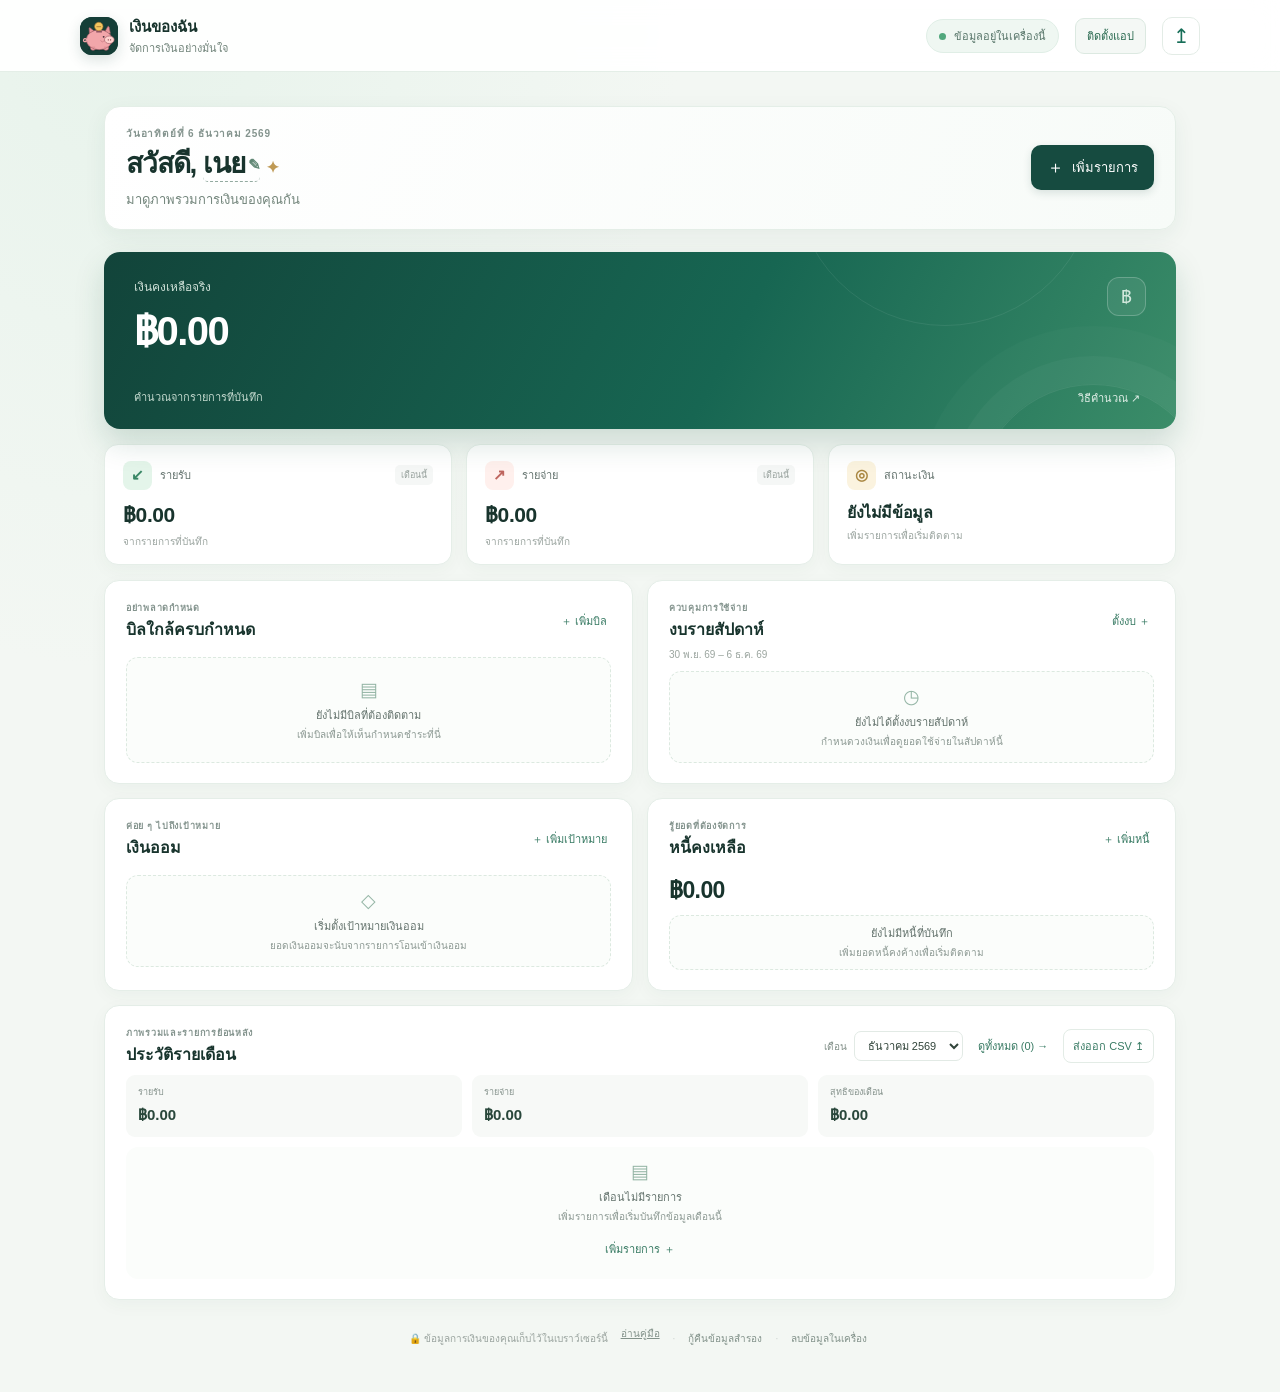
==== commit 6b0a4aa3: "ปรับดีไซน์แอปให้น่าใช้ขึ้น" ====
--- a/index.html
+++ b/index.html
@@ -11,7 +11,7 @@
   <link rel="icon" href="icon.svg" type="image/svg+xml">
   <link rel="apple-touch-icon" sizes="180x180" href="apple-touch-icon.png">
   <link rel="manifest" href="manifest.webmanifest">
-  <link rel="stylesheet" href="styles.css">
+  <link rel="stylesheet" href="styles.css?v=design-v10">
   <title>เนย · เงินของฉัน</title>
 </head>
 <body>
@@ -33,5 +33,5 @@
   <dialog id="dialog"><form id="dialogForm" method="dialog"><div class="dialog-head"><div><p class="eyebrow" id="dialogEyebrow">บันทึกข้อมูล</p><h2 id="dialogTitle"></h2></div><button type="button" class="close-button" id="closeDialog" aria-label="ปิด">×</button></div><div id="dialogContent" class="dialog-content"></div><div class="dialog-actions"><button type="button" class="secondary-button" id="cancelDialog">ยกเลิก</button><button type="submit" class="primary-button" id="saveDialog">บันทึก</button></div></form></dialog>
   <input id="importFile" type="file" accept="application/json,.json" hidden>
   <div id="toast" role="status" aria-live="polite"></div>
-  <script src="app.js?v=nickname-v9"></script>
+  <script src="app.js?v=design-v10"></script>
 </body></html>
--- a/styles.css
+++ b/styles.css
@@ -1,3 +1,59 @@
 :root{--ink:#172b2a;--muted:#788682;--line:#e8eeeb;--paper:#f6f8f6;--white:#fff;--green:#176e58;--mint:#dff3ea;--red:#c95751;--gold:#c3903f;--font:'Leelawadee UI',Tahoma,sans-serif}*{box-sizing:border-box}body{margin:0;background:var(--paper);color:var(--ink);font-family:var(--font);font-size:14px}.topbar{height:72px;background:#fff;border-bottom:1px solid #edf1ef;display:flex;align-items:center;justify-content:space-between;padding:0 max(calc((100vw - 1120px)/2),24px);position:sticky;top:0;z-index:3}.brand{display:flex;gap:11px;align-items:center;color:var(--ink);text-decoration:none}.brand-mark{width:38px;height:38px;border-radius:12px;background:#153e37;color:#fff;display:grid;place-items:center;font-size:20px;font-weight:600}.brand b,.brand small{display:block}.brand b{font-size:15px}.brand small{font-size:11px;color:var(--muted)}.top-actions{display:flex;align-items:center;gap:16px}.local-pill{background:#eff7f2;border:1px solid #e0eee6;border-radius:99px;padding:7px 12px;color:#58766a;font-size:11px}.local-pill i{display:inline-block;width:7px;height:7px;border-radius:50%;background:#51a87d;margin-right:5px}.icon-button{border:1px solid var(--line);background:white;border-radius:10px;width:38px;height:38px;color:var(--green);font-size:20px;cursor:pointer}main{max-width:1120px;padding:34px 24px 30px;margin:auto}.welcome{display:flex;align-items:center;justify-content:space-between;margin-bottom:22px}.eyebrow{text-transform:uppercase;letter-spacing:.08em;color:#84948e;font:600 10px var(--font);margin:0 0 6px}.welcome h1{font-size:26px;line-height:1.2;margin:0;font-weight:600;letter-spacing:-.03em}.welcome h1 span{font-size:16px;color:#bf9a55}.nickname-button{padding:0;border:0;background:transparent;color:inherit;font:inherit;letter-spacing:inherit;cursor:pointer;border-bottom:1px dashed #93aaa0}.nickname-button:focus-visible{outline:2px solid #65a78b;outline-offset:3px;border-radius:3px}.nickname-button::after{content:" ✎";font-size:.55em;color:#608774;vertical-align:middle}.subhead{margin:7px 0 0;color:var(--muted);font-size:12px}.primary-button,.secondary-button{font:500 13px var(--font);border:0;border-radius:10px;padding:11px 16px;cursor:pointer}.primary-button{background:#164b40;color:#fff;box-shadow:0 3px 8px #12423824}.primary-button:hover{background:#0f3e34}.primary-button>span{font-size:17px;margin-right:4px;vertical-align:-1px}.balance-card{height:177px;border-radius:16px;background:linear-gradient(112deg,#123b35,#164d42 65%,#276250);padding:25px 30px;color:#fff;position:relative;overflow:hidden;margin-bottom:15px;box-shadow:0 9px 24px #1d544326}.balance-card:before{content:"";position:absolute;width:300px;height:300px;right:80px;top:-228px;border:1px solid #ffffff13;border-radius:50%}.card-decoration{position:absolute;width:235px;height:235px;border:1px solid #ffffff15;border-radius:50%;right:-35px;bottom:-190px;box-shadow:0 0 0 28px #ffffff08,0 0 0 58px #ffffff05}.balance-top{display:flex;justify-content:space-between;align-items:flex-start;position:relative;z-index:1}.card-label{margin:0;color:#d0e2d9;font-size:12px}.balance-amount{margin:3px 0 0;font:700 37px var(--font);letter-spacing:-1.5px}.balance-icon{height:39px;width:39px;border:1px solid #ffffff38;border-radius:12px;color:#d1e8dc;display:grid;place-items:center;font-size:18px}.balance-bottom{position:absolute;z-index:1;bottom:21px;left:30px;right:30px;display:flex;justify-content:space-between;color:#c3d9ce;font-size:11px}.balance-link{color:#e0eee7;border:0;background:none;font:inherit;cursor:pointer}.stat-grid{display:grid;grid-template-columns:repeat(3,1fr);gap:14px;margin-bottom:15px}.stat-card,.panel{background:#fff;border:1px solid #e9efec;border-radius:13px}.stat-card{padding:16px 18px 15px;min-height:103px}.stat-head{display:flex;align-items:center;gap:8px}.stat-icon{width:25px;height:25px;border-radius:8px;display:grid;place-items:center;font-size:15px;font-weight:600}.income-icon{background:#e5f4ec;color:#378664}.expense-icon{background:#fbebea;color:#be655e}.status-icon{background:#f5f0e4;color:#aa8843}.stat-label{font-size:11px;color:#65746f}.period-label{margin-left:auto;font-size:9px;color:#98a29e;background:#f5f7f6;border-radius:5px;padding:3px 6px}.stat-card>strong{display:block;font:700 20px var(--font);margin:8px 0 1px;letter-spacing:-.4px}.stat-card small{color:#9aa49f;font-size:10px}.stat-card .status-value{font:600 16px var(--font);margin-top:10px}.overview-grid{display:grid;grid-template-columns:1fr 1fr;gap:14px;margin-bottom:14px}.panel{padding:18px 20px;min-width:0}.panel-heading{display:flex;align-items:center;justify-content:space-between;margin-bottom:15px}.panel-heading .eyebrow{margin-bottom:2px;font-size:9px}.panel h2{font-size:15px;margin:0;font-weight:600}.text-button,.footer-link{border:0;background:transparent;color:#397b64;font:500 11px var(--font);cursor:pointer;padding:4px}.text-button:hover,.footer-link:hover{color:#164b40;text-decoration:underline}.empty-state{min-height:106px;border:1px dashed #e5ece8;border-radius:10px;display:flex;align-items:center;justify-content:center;flex-direction:column;gap:3px;color:#8c9993;text-align:center;font-size:10px;padding:13px}.empty-state b{font-size:11px;font-weight:500;color:#64736d}.empty-icon{font-size:19px;color:#94b5a5;margin-bottom:2px}.compact{min-height:89px}.week-caption{font-size:10px;color:#9ba59f;margin:-10px 0 9px}.budget-row{margin:10px 0 13px}.budget-label{display:flex;justify-content:space-between;font-size:11px;margin-bottom:5px}.budget-label span:last-child{font:11px 'Manrope',sans-serif;color:#6f7c77}.progress{height:6px;background:#eef2ef;border-radius:10px;overflow:hidden}.progress>i{display:block;height:100%;border-radius:10px;background:#51a37e}.progress>i.over{background:#cf6860}.budget-foot{font-size:9px;color:#9aa49f;margin-top:4px}.goal-row,.debt-row{padding:8px 0;border-bottom:1px solid #f0f3f1}.goal-top,.debt-row{display:flex;justify-content:space-between;align-items:center}.goal-name,.debt-name{font-size:11px;font-weight:500}.goal-amount,.debt-amount{font:11px 'Manrope',sans-serif;color:#53645c}.goal-row .progress{margin-top:6px}.goal-row .budget-foot{display:flex;justify-content:space-between}.debt-total{font:700 23px var(--font);letter-spacing:-.6px;margin:-3px 0 7px}.debt-panel .empty-state{min-height:55px;padding:4px}.debt-panel .empty-icon{display:none}.activity-panel{margin-top:0}.activity-panel .panel-heading{margin-bottom:8px}.table-wrap{overflow:auto}table{width:100%;border-collapse:collapse;text-align:left}th{font-size:9px;color:#98a39d;font-weight:500;padding:8px 10px;border-bottom:1px solid #edf1ef}td{font-size:11px;color:#65736d;padding:10px;border-bottom:1px solid #f0f3f1}td:first-child{color:#263a34;font-weight:500}.align-right{text-align:right}.amount-income{color:#338262;font-family:'Manrope',sans-serif}.amount-expense{color:#bd615a;font-family:'Manrope',sans-serif}.amount-neutral{color:#526a5f;font-family:'Manrope',sans-serif}.category-chip{background:#f2f6f3;border-radius:5px;padding:3px 7px;font-size:9px}.activity-empty{border:0;min-height:130px}.activity-empty .text-button{margin-top:5px}footer{display:flex;align-items:center;justify-content:center;gap:9px;padding:22px 0 6px;color:#9aa49f;font-size:10px}.footer-link{font-size:10px;color:#82928a}.footer-dot{color:#ccd3cf}.mobile-nav{display:none}dialog{border:0;border-radius:16px;padding:0;width:min(460px,calc(100vw - 32px));max-height:calc(100dvh - 28px);box-shadow:0 24px 90px #132d2570;color:var(--ink)}dialog::backdrop{background:#11251f80;backdrop-filter:blur(2px)}dialog form{padding:23px}.dialog-head{display:flex;justify-content:space-between;align-items:flex-start;border-bottom:1px solid var(--line);padding-bottom:14px}.dialog-head h2{font-size:19px;margin:0}.close-button{border:0;background:#f3f6f4;border-radius:8px;width:32px;height:32px;font-size:22px;color:#74827c;cursor:pointer}.dialog-content{padding:15px 0 6px;max-height:60dvh;overflow:auto}.field{display:block;margin:0 0 13px}.field span{display:block;font-size:11px;color:#53635c;margin-bottom:5px}.field input,.field select{width:100%;border:1px solid #dfe8e2;background:#fff;border-radius:8px;padding:10px 11px;font:13px var(--font);color:var(--ink);outline:none}.field input:focus,.field select:focus{border-color:#65a78b;box-shadow:0 0 0 3px #dff3ea}.field-help{color:#91a099;font-size:10px;margin-top:4px}.dialog-actions{display:flex;justify-content:flex-end;gap:9px;border-top:1px solid var(--line);padding-top:14px}.secondary-button{background:#f1f5f2;color:#54655d}.danger-button{color:#b44f49}.radio-row{display:flex;gap:7px;margin:0 0 14px}.radio-row label{flex:1}.radio-row input{position:absolute;opacity:0}.radio-row span{display:block;text-align:center;padding:8px;border:1px solid #e3eae6;border-radius:8px;font-size:11px;color:#718078;cursor:pointer}.radio-row input:checked+span{border-color:#5e9f83;background:#edf7f1;color:#286c50}.note-box{padding:10px;background:#f1f7f3;border-radius:8px;color:#648071;font-size:10px;margin:8px 0}#toast{position:fixed;bottom:24px;left:50%;transform:translate(-50%,20px);opacity:0;background:#163f36;color:#fff;padding:10px 16px;border-radius:9px;box-shadow:0 5px 18px #153d3438;font-size:12px;transition:.2s;z-index:10;pointer-events:none}#toast.show{transform:translate(-50%,0);opacity:1}
 @media(max-width:650px){body{padding-bottom:67px}.topbar{height:60px;padding:0 16px}.brand-mark{width:34px;height:34px;border-radius:11px}.local-pill{font-size:9px;padding:6px 9px}.top-actions{gap:9px}main{padding:23px 15px 20px}.welcome{margin-bottom:17px}.welcome h1{font-size:23px}.welcome .primary-button{padding:10px 12px;font-size:11px}.subhead{font-size:11px}.balance-card{height:157px;padding:20px 20px;margin-bottom:11px}.balance-amount{font-size:32px}.balance-bottom{left:20px;right:20px;bottom:18px;font-size:9px}.balance-icon{height:34px;width:34px}.stat-grid{gap:8px;margin-bottom:11px}.stat-card{padding:12px 10px 11px;min-height:91px}.stat-head{gap:5px}.stat-icon{width:21px;height:21px;font-size:13px;border-radius:6px}.stat-label{font-size:9px}.period-label{font-size:8px;padding:2px 4px}.stat-card>strong{font-size:15px;margin-top:8px}.stat-card .status-value{font-size:12px}.stat-card small{font-size:8px}.overview-grid{grid-template-columns:1fr;gap:10px;margin-bottom:10px}.panel{padding:15px}.panel-heading{margin-bottom:12px}.panel h2{font-size:14px}.lower-grid{grid-template-columns:1fr 1fr}.lower-grid .panel{padding:13px 11px}.lower-grid .panel-heading{align-items:flex-start;gap:5px}.lower-grid .panel-heading h2{font-size:13px}.lower-grid .text-button{font-size:9px}.lower-grid .eyebrow{font-size:8px}.debt-total{font-size:20px}.activity-panel{padding:15px 10px}.activity-panel .panel-heading{padding:0 5px}.table-wrap{margin:0 -4px}th,td{padding:9px 6px;font-size:9px;white-space:nowrap}.category-chip{font-size:8px;padding:3px 5px}footer{flex-wrap:wrap;font-size:9px;padding-bottom:12px}.footer-link{font-size:9px}.mobile-nav{height:62px;position:fixed;bottom:0;left:0;right:0;background:#fff;border-top:1px solid #e9efec;display:flex;align-items:center;justify-content:space-around;z-index:5;padding-bottom:env(safe-area-inset-bottom)}.mobile-nav a,.mobile-nav button{display:flex;flex-direction:column;align-items:center;justify-content:center;gap:2px;min-width:50px;color:#87948e;font:9px var(--font);text-decoration:none;background:none;border:0}.mobile-nav span{font-size:18px;line-height:20px}.mobile-nav .nav-active{color:#26694f}.mobile-nav .nav-add{background:#194a3f;color:white;border-radius:10px;width:32px;height:32px;display:grid;place-items:center;margin-top:-13px;box-shadow:0 3px 8px #194a3f33}.dialog-actions{padding-bottom:env(safe-area-inset-bottom)}}
-.history-actions{display:flex;align-items:center;gap:11px}.month-select-label{display:flex;align-items:center;gap:7px;font-size:10px;color:#829089}.month-select-label select{border:1px solid #e2eae5;background:#fff;color:#31443a;border-radius:7px;padding:7px 9px;font:11px var(--font);max-width:170px}.export-month{border:1px solid #e3ece6;border-radius:7px;padding:7px 9px;white-space:nowrap}.month-summary{display:grid;grid-template-columns:repeat(3,1fr);gap:10px;margin:0 0 10px}.month-summary>div{background:#f7f9f7;border-radius:9px;padding:10px 12px}.month-summary span,.month-summary strong{display:block}.month-summary span{font-size:9px;color:#84918b}.month-summary strong{font:600 15px var(--font);margin-top:4px;color:#29473b}.month-summary strong.negative{color:#bd554e}@media(max-width:650px){.history-actions{gap:5px;flex-wrap:wrap;justify-content:flex-end}.month-select-label{gap:4px}.month-select-label select{max-width:130px;padding:6px}.export-month{font-size:9px;padding:6px 7px}.month-summary{gap:6px}.month-summary>div{padding:8px}.month-summary span{font-size:8px}.month-summary strong{font-size:12px}.history-panel .panel-heading{align-items:flex-end}}.install-button{border:1px solid #dce9e1;background:#f4f8f5;border-radius:9px;padding:8px 11px;color:#28694f;font:500 11px var(--font);cursor:pointer}.install-button:hover{background:#e9f4ec}@media(max-width:650px){.top-actions{gap:6px}.install-button{padding:7px 8px;font-size:9px}.local-pill{padding:6px 7px;font-size:8px}}+.history-actions{display:flex;align-items:center;gap:11px}.month-select-label{display:flex;align-items:center;gap:7px;font-size:10px;color:#829089}.month-select-label select{border:1px solid #e2eae5;background:#fff;color:#31443a;border-radius:7px;padding:7px 9px;font:11px var(--font);max-width:170px}.export-month{border:1px solid #e3ece6;border-radius:7px;padding:7px 9px;white-space:nowrap}.month-summary{display:grid;grid-template-columns:repeat(3,1fr);gap:10px;margin:0 0 10px}.month-summary>div{background:#f7f9f7;border-radius:9px;padding:10px 12px}.month-summary span,.month-summary strong{display:block}.month-summary span{font-size:9px;color:#84918b}.month-summary strong{font:600 15px var(--font);margin-top:4px;color:#29473b}.month-summary strong.negative{color:#bd554e}@media(max-width:650px){.history-actions{gap:5px;flex-wrap:wrap;justify-content:flex-end}.month-select-label{gap:4px}.month-select-label select{max-width:130px;padding:6px}.export-month{font-size:9px;padding:6px 7px}.month-summary{gap:6px}.month-summary>div{padding:8px}.month-summary span{font-size:8px}.month-summary strong{font-size:12px}.history-panel .panel-heading{align-items:flex-end}}.install-button{border:1px solid #dce9e1;background:#f4f8f5;border-radius:9px;padding:8px 11px;color:#28694f;font:500 11px var(--font);cursor:pointer}.install-button:hover{background:#e9f4ec}@media(max-width:650px){.top-actions{gap:6px}.install-button{padding:7px 8px;font-size:9px}.local-pill{padding:6px 7px;font-size:8px}}
+/* Friendly, touch-first visual refresh */
+:root{--ink:#18342d;--muted:#71847a;--line:#e3ece6;--paper:#f3f7f3;--green:#176e58;--mint:#e4f4eb;--red:#bf5d55;--gold:#b98d43}
+body{background:radial-gradient(ellipse at 10% 0%,#e7f3eb 0,transparent 34%),var(--paper);color:var(--ink)}
+.topbar{background:rgba(255,255,255,.93);backdrop-filter:blur(14px);border-bottom-color:#e4eee7}
+.brand-mark{box-shadow:0 5px 14px #153e3726}
+.welcome{padding:19px 21px;background:linear-gradient(112deg,#fff,#f7fbf8);border:1px solid #e4eee7;border-radius:16px;box-shadow:0 7px 22px #244e3910}
+.welcome h1{font-size:28px;letter-spacing:-.04em}
+.subhead{font-size:13px}
+.nickname-button{border-radius:5px}
+.primary-button{min-height:42px;transition:transform .16s ease,box-shadow .16s ease,background .16s ease}
+.primary-button:hover{transform:translateY(-1px);box-shadow:0 6px 16px #12423824}
+.balance-card{background:linear-gradient(118deg,#12443a 0%,#176652 58%,#3b8d69 100%);box-shadow:0 14px 30px #14543b2b}
+.balance-amount{font-size:40px}
+.balance-icon{background:#ffffff12}
+.stat-card,.panel{border-color:#e5eee8;box-shadow:0 5px 18px #244e390a;transition:transform .18s ease,box-shadow .18s ease}
+.stat-card:hover,.panel:hover{box-shadow:0 9px 25px #244e3915}
+.stat-card{border-radius:14px}
+.stat-card>strong{font-size:21px}
+.stat-icon{width:29px;height:29px}
+.income-icon{background:#e4f5ea}.expense-icon{background:#fff0ed}.status-icon{background:#fbf3df}
+.panel{border-radius:15px;padding:20px 21px}
+.panel h2{font-size:16px}
+.text-button,.footer-link{min-height:34px;border-radius:8px}
+.text-button:hover{background:#eef7f0;text-decoration:none}
+.empty-state{background:#fbfdfb;border-color:#dce9e0;border-radius:12px}
+.bill-row,.budget-row,.goal-row,.debt-row{border-radius:9px}
+.category-chip{background:#eaf4ed;color:#466b57}
+th{font-size:10px}td{font-size:12px}
+.nickname-button::after{font-weight:600}
+button,a,select,input{touch-action:manipulation}
+:focus-visible{outline:3px solid #70b495;outline-offset:2px}
+@media(max-width:650px){
+ body{padding-bottom:calc(70px + env(safe-area-inset-bottom))}
+ .topbar{padding-inline:13px}
+ main{padding:17px 13px 18px}
+ .welcome{padding:15px 14px;border-radius:14px;gap:10px}
+ .welcome h1{font-size:22px}
+ .subhead{font-size:10px}
+ .welcome .primary-button{min-height:42px;white-space:nowrap}
+ .balance-card{border-radius:15px;padding:20px 19px}
+ .balance-amount{font-size:32px}
+ .stat-grid{grid-template-columns:repeat(2,minmax(0,1fr));gap:9px}
+ .stat-card{min-height:91px;padding:12px 11px}
+ .stat-card>strong{font-size:17px}
+ .stat-card .status-value{font-size:13px}
+ .status-card{grid-column:1/-1;min-height:78px;display:grid;grid-template-columns:1fr auto;align-items:center}
+ .status-card .stat-head{grid-column:1;grid-row:1}
+ .status-card .status-value{grid-column:2;grid-row:1}
+ .status-card small{grid-column:1/-1}
+ .panel{padding:15px 14px;border-radius:13px}
+ .lower-grid{grid-template-columns:1fr 1fr}
+ .lower-grid .panel{padding:13px 10px}
+ .history-actions{gap:5px}
+ .mobile-nav{height:calc(63px + env(safe-area-inset-bottom));padding-bottom:env(safe-area-inset-bottom);box-shadow:0 -5px 18px #193c2a0c}
+ .dialog-actions button{min-height:42px}
+}
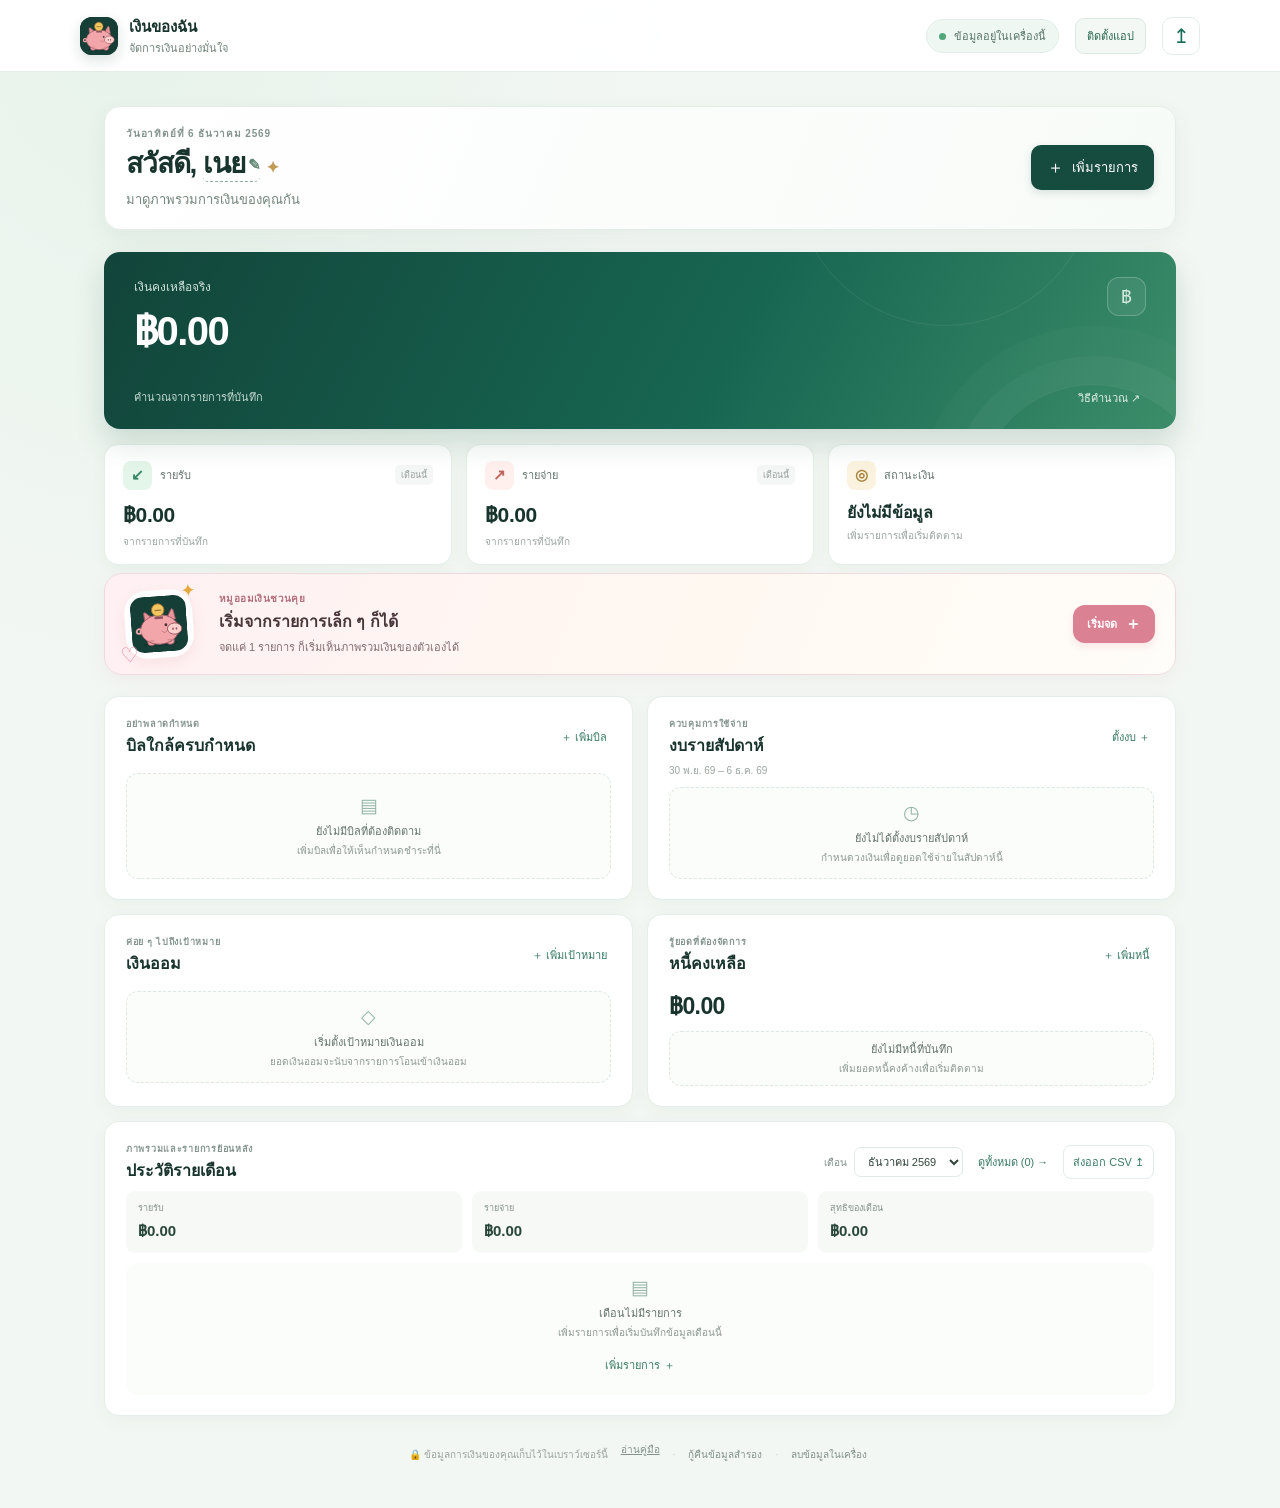
==== commit e99c046d: "เพิ่มหมูออมเงินชวนจดและธีมพาสเทล" ====
--- a/index.html
+++ b/index.html
@@ -11,7 +11,7 @@
   <link rel="icon" href="icon.svg" type="image/svg+xml">
   <link rel="apple-touch-icon" sizes="180x180" href="apple-touch-icon.png">
   <link rel="manifest" href="manifest.webmanifest">
-  <link rel="stylesheet" href="styles.css?v=design-v10">
+  <link rel="stylesheet" href="styles.css?v=cute-v11">
   <title>เนย · เงินของฉัน</title>
 </head>
 <body>
@@ -23,7 +23,8 @@
     <section class="welcome"><div><p class="eyebrow" id="today"></p><h1>สวัสดี, <button class="nickname-button" id="nicknameButton" type="button" aria-label="แตะเพื่อแก้ไขชื่อเล่น" title="แตะเพื่อแก้ไขชื่อเล่น">เนย</button> <span>✦</span></h1><p class="subhead">มาดูภาพรวมการเงินของคุณกัน</p></div><button class="primary-button" id="openTransaction"><span>＋</span> เพิ่มรายการ</button></section>
     <section class="balance-card" aria-label="เงินคงเหลือ"><div class="balance-top"><div><p class="card-label">เงินคงเหลือจริง</p><p class="balance-amount" id="balance">฿0.00</p></div><div class="balance-icon">฿</div></div><div class="balance-bottom"><span id="balanceNote">คำนวณจากรายการที่บันทึก</span><button class="balance-link" id="balanceInfo">วิธีคำนวณ <span>↗</span></button></div><div class="card-decoration"></div></section>
     <section class="stat-grid" aria-label="ภาพรวม"><article class="stat-card"><div class="stat-head"><span class="stat-icon income-icon">↙</span><span class="stat-label">รายรับ</span><span class="period-label">เดือนนี้</span></div><strong id="income">฿0.00</strong><small>จากรายการที่บันทึก</small></article><article class="stat-card"><div class="stat-head"><span class="stat-icon expense-icon">↗</span><span class="stat-label">รายจ่าย</span><span class="period-label">เดือนนี้</span></div><strong id="expense">฿0.00</strong><small>จากรายการที่บันทึก</small></article><article class="stat-card status-card"><div class="stat-head"><span class="stat-icon status-icon">◎</span><span class="stat-label">สถานะเงิน</span></div><strong class="status-value" id="status">ยังไม่มีข้อมูล</strong><small id="statusNote">เพิ่มรายการเพื่อเริ่มติดตาม</small></article></section>
-    <section class="overview-grid"><article class="panel bills-panel"><div class="panel-heading"><div><p class="eyebrow">อย่าพลาดกำหนด</p><h2>บิลใกล้ครบกำหนด</h2></div><button class="text-button" id="addBillBtn">＋ เพิ่มบิล</button></div><div id="billsList" class="empty-state"><span class="empty-icon">▤</span><b>ยังไม่มีบิลที่ต้องติดตาม</b><span>เพิ่มบิลเพื่อให้เห็นกำหนดชำระที่นี่</span></div></article>
+<section class="nudge-card" aria-live="polite"><div class="nudge-mascot"><img src="icon.svg" alt="หมูออมเงินยิ้ม"><span class="nudge-sparkle" aria-hidden="true">✦</span><span class="nudge-heart" aria-hidden="true">♡</span></div><div class="nudge-copy"><p class="nudge-kicker">หมูออมเงินชวนคุย</p><h2 id="nudgeTitle">เริ่มจากรายการเล็ก ๆ ก็ได้</h2><p id="nudgeText">จดแค่ 1 รายการ ก็เริ่มเห็นภาพรวมเงินของตัวเองได้</p></div><button class="nudge-button" id="nudgeAdd"><span id="nudgeAddLabel">เริ่มจด</span><span aria-hidden="true">＋</span></button></section>
+        <section class="overview-grid"><article class="panel bills-panel"><div class="panel-heading"><div><p class="eyebrow">อย่าพลาดกำหนด</p><h2>บิลใกล้ครบกำหนด</h2></div><button class="text-button" id="addBillBtn">＋ เพิ่มบิล</button></div><div id="billsList" class="empty-state"><span class="empty-icon">▤</span><b>ยังไม่มีบิลที่ต้องติดตาม</b><span>เพิ่มบิลเพื่อให้เห็นกำหนดชำระที่นี่</span></div></article>
       <article class="panel budget-panel"><div class="panel-heading"><div><p class="eyebrow">ควบคุมการใช้จ่าย</p><h2>งบรายสัปดาห์</h2></div><button class="text-button" id="setBudgetBtn">ตั้งงบ ＋</button></div><div class="week-caption" id="weekRange"></div><div id="budgetsList" class="empty-state compact"><span class="empty-icon">◷</span><b>ยังไม่ได้ตั้งงบรายสัปดาห์</b><span>กำหนดวงเงินเพื่อดูยอดใช้จ่ายในสัปดาห์นี้</span></div></article></section>
     <section class="overview-grid lower-grid"><article class="panel goals-panel"><div class="panel-heading"><div><p class="eyebrow">ค่อย ๆ ไปถึงเป้าหมาย</p><h2>เงินออม</h2></div><button class="text-button" id="addGoalBtn">＋ เพิ่มเป้าหมาย</button></div><div id="goalsList" class="empty-state compact"><span class="empty-icon">◇</span><b>เริ่มตั้งเป้าหมายเงินออม</b><span>ยอดเงินออมจะนับจากรายการโอนเข้าเงินออม</span></div></article><article class="panel debt-panel"><div class="panel-heading"><div><p class="eyebrow">รู้ยอดที่ต้องจัดการ</p><h2>หนี้คงเหลือ</h2></div><button class="text-button" id="addDebtBtn">＋ เพิ่มหนี้</button></div><div class="debt-total" id="debtTotal">฿0.00</div><div id="debtsList" class="empty-state compact"><span class="empty-icon">⌁</span><b>ยังไม่มีหนี้ที่บันทึก</b><span>เพิ่มยอดหนี้คงค้างเพื่อเริ่มติดตาม</span></div></article></section>
     <section class="panel activity-panel history-panel"><div class="panel-heading"><div><p class="eyebrow">ภาพรวมและรายการย้อนหลัง</p><h2>ประวัติรายเดือน</h2></div><div class="history-actions"><label class="month-select-label"><span>เดือน</span><select id="historyMonth" aria-label="เลือกเดือน"></select></label><button class="text-button" id="allTransactions">ดูทั้งหมด</button><button class="text-button export-month" id="exportMonth">ส่งออก CSV ↥</button></div></div><div class="month-summary"><div><span>รายรับ</span><strong id="monthIncome">฿0.00</strong></div><div><span>รายจ่าย</span><strong id="monthExpense">฿0.00</strong></div><div><span>สุทธิของเดือน</span><strong id="monthNet">฿0.00</strong></div></div><div class="table-wrap"><table><thead><tr><th>รายการ</th><th>หมวดหมู่</th><th>วันที่</th><th class="align-right">จำนวนเงิน</th></tr></thead><tbody id="transactionRows"></tbody></table><div id="transactionEmpty" class="empty-state activity-empty"><span class="empty-icon">▤</span><b>เดือนไม่มีรายการ</b><span>เพิ่มรายการเพื่อเริ่มบันทึกข้อมูลเดือนนี้</span><button class="text-button" id="firstEntry">เพิ่มรายการ ＋</button></div></div></section>
@@ -33,5 +34,5 @@
   <dialog id="dialog"><form id="dialogForm" method="dialog"><div class="dialog-head"><div><p class="eyebrow" id="dialogEyebrow">บันทึกข้อมูล</p><h2 id="dialogTitle"></h2></div><button type="button" class="close-button" id="closeDialog" aria-label="ปิด">×</button></div><div id="dialogContent" class="dialog-content"></div><div class="dialog-actions"><button type="button" class="secondary-button" id="cancelDialog">ยกเลิก</button><button type="submit" class="primary-button" id="saveDialog">บันทึก</button></div></form></dialog>
   <input id="importFile" type="file" accept="application/json,.json" hidden>
   <div id="toast" role="status" aria-live="polite"></div>
-  <script src="app.js?v=design-v10"></script>
+  <script src="app.js?v=cute-v11"></script>
 </body></html>
--- a/styles.css
+++ b/styles.css
@@ -57,3 +57,11 @@
  .mobile-nav{height:calc(63px + env(safe-area-inset-bottom));padding-bottom:env(safe-area-inset-bottom);box-shadow:0 -5px 18px #193c2a0c}
  .dialog-actions button{min-height:42px}
 }
+/* Cute, encouraging check-in card */
+.nudge-card{position:relative;display:grid;grid-template-columns:76px 1fr auto;align-items:center;gap:18px;overflow:hidden;margin:-7px 0 21px;padding:16px 20px;border:1px solid #f1d9df;border-radius:18px;background:linear-gradient(112deg,#fff0f3 0%,#fff8f1 55%,#fffdf9 100%);box-shadow:0 7px 20px #bd7c8b12}
+.nudge-mascot{width:68px;height:68px;position:relative;display:grid;place-items:center;border-radius:22px;background:#fff;box-shadow:0 5px 14px #bd7c8b20;transform:rotate(-4deg)}
+.nudge-mascot img{width:56px;height:56px;object-fit:contain}
+.nudge-sparkle,.nudge-heart{position:absolute;color:#e6a93e;font-size:18px}.nudge-sparkle{right:-5px;top:-8px}.nudge-heart{left:-7px;bottom:-7px;color:#e68b9d;font-size:21px}
+.nudge-copy{position:relative;z-index:1}.nudge-kicker{margin:0 0 3px;color:#b46f7c;font-size:10px;font-weight:700;letter-spacing:.04em}.nudge-copy h2{margin:0;color:#49363b;font-size:16px;font-weight:700}.nudge-copy>p:last-child{margin:4px 0 0;color:#826b70;font-size:11px}
+.nudge-button{position:relative;z-index:1;display:flex;align-items:center;gap:8px;border:0;border-radius:12px;padding:10px 14px;background:#db8194;color:#fff;font:600 11px var(--font);cursor:pointer;box-shadow:0 4px 9px #d680932d}.nudge-button:hover{background:#cb6e83}.nudge-button span:last-child{font-size:16px;line-height:12px}
+@media(max-width:650px){.nudge-card{grid-template-columns:52px 1fr;gap:11px;margin:-2px 0 15px;padding:12px;border-radius:15px}.nudge-mascot{width:50px;height:50px;border-radius:16px}.nudge-mascot img{width:43px;height:43px}.nudge-sparkle{font-size:14px;top:-7px;right:-4px}.nudge-heart{font-size:16px;left:-6px;bottom:-6px}.nudge-copy h2{font-size:13px}.nudge-kicker{font-size:8px}.nudge-copy>p:last-child{font-size:9px}.nudge-button{grid-column:2;justify-self:start;padding:8px 12px;font-size:10px}}
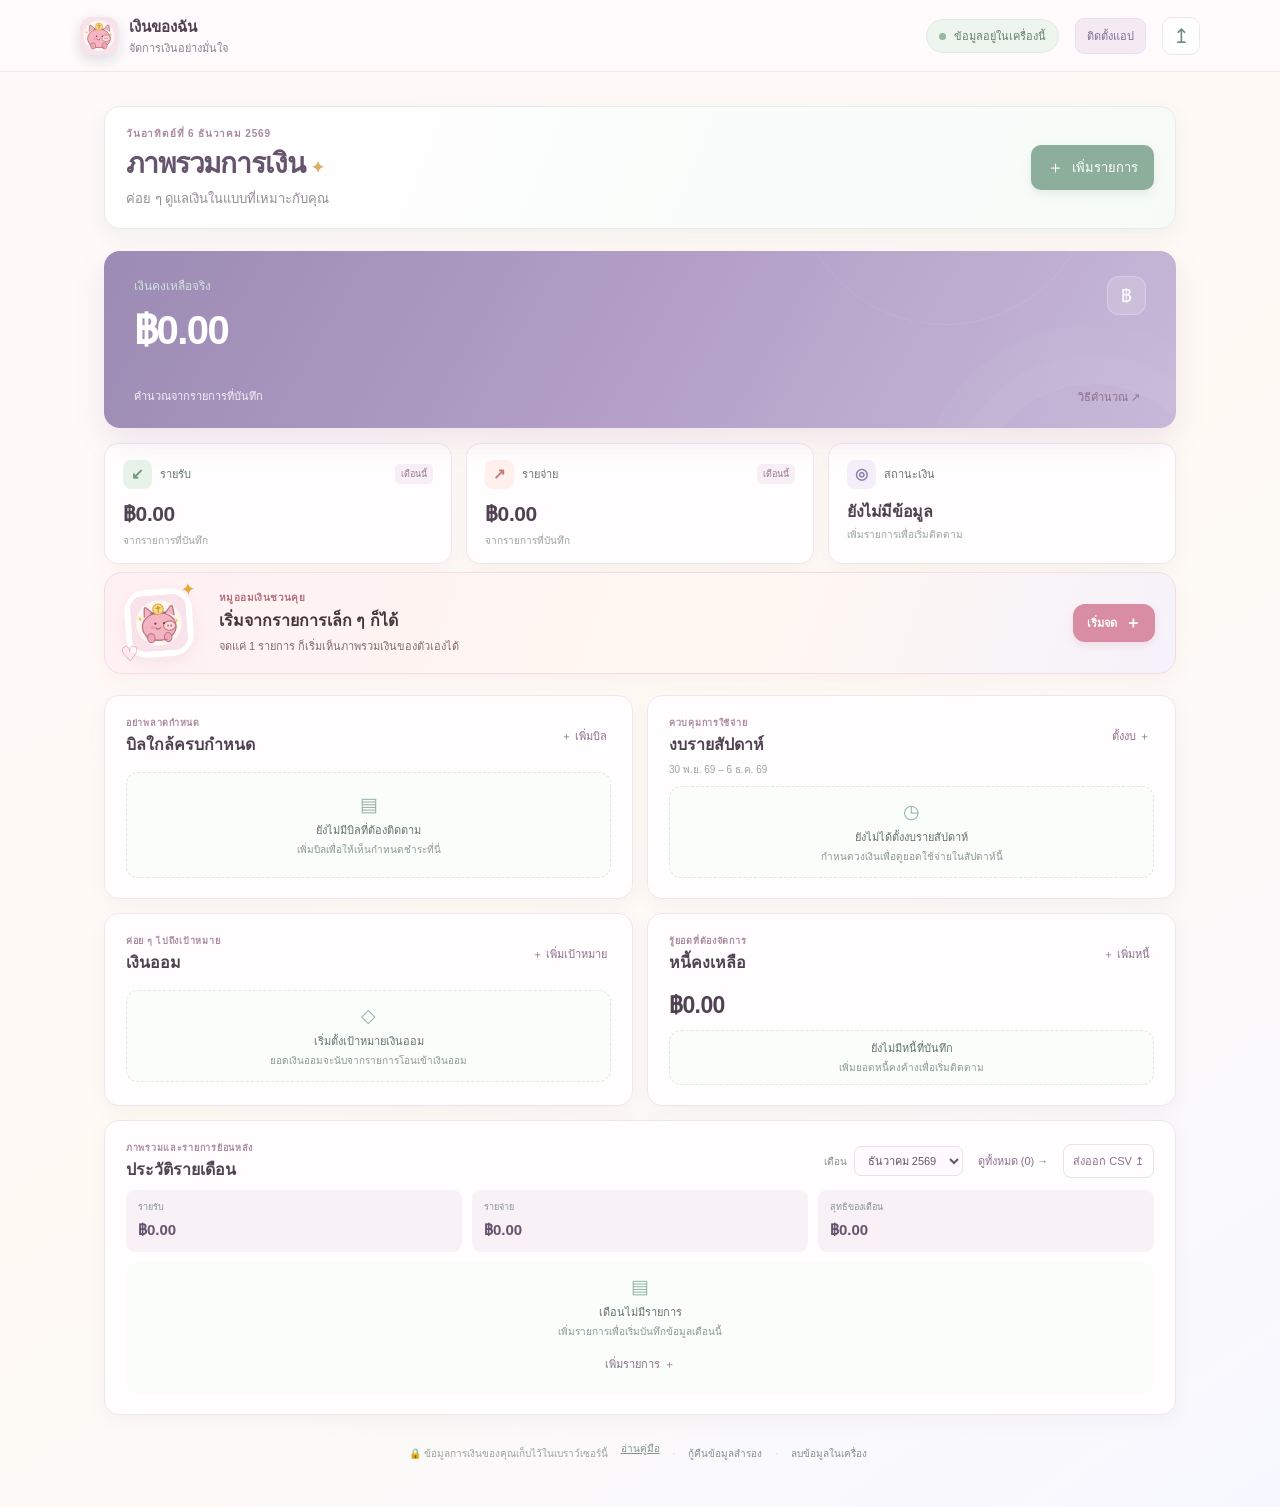
==== commit 28dabcf6: "ปรับพาเลตต์พาสเทลและไอคอนหมูออมเงิน" ====
--- a/index.html
+++ b/index.html
@@ -3,15 +3,15 @@
 <head>
   <meta charset="utf-8">
   <meta name="viewport" content="width=device-width,initial-scale=1,viewport-fit=cover">
-  <meta name="theme-color" content="#102d2b">
+  <meta name="theme-color" content="#f9e7ed">
   <meta name="description" content="แอปบันทึกรายรับรายจ่ายส่วนตัว เก็บข้อมูลในเครื่อง พร้อมสำรองข้อมูลได้">
   <meta name="apple-mobile-web-app-capable" content="yes">
   <meta name="apple-mobile-web-app-status-bar-style" content="default">
   <meta name="apple-mobile-web-app-title" content="เงินของฉัน">
-  <link rel="icon" href="icon.svg" type="image/svg+xml">
-  <link rel="apple-touch-icon" sizes="180x180" href="apple-touch-icon.png">
+  <link rel="icon" href="icon.svg?v=pastel-v12" type="image/svg+xml">
+  <link rel="apple-touch-icon" sizes="180x180" href="icon.svg?v=pastel-v12">
   <link rel="manifest" href="manifest.webmanifest">
-  <link rel="stylesheet" href="styles.css?v=cute-v11">
+  <link rel="stylesheet" href="styles.css?v=pastel-v12">
   <title>เนย · เงินของฉัน</title>
 </head>
 <body>
@@ -20,7 +20,7 @@
     <div class="top-actions"><span class="local-pill"><i></i> ข้อมูลอยู่ในเครื่องนี้</span><button class="install-button" id="installBtn">ติดตั้งแอป</button><button class="icon-button" id="backupBtn" title="สำรองข้อมูล" aria-label="สำรองข้อมูล">↥</button></div>
   </header>
   <main id="top">
-    <section class="welcome"><div><p class="eyebrow" id="today"></p><h1>สวัสดี, <button class="nickname-button" id="nicknameButton" type="button" aria-label="แตะเพื่อแก้ไขชื่อเล่น" title="แตะเพื่อแก้ไขชื่อเล่น">เนย</button> <span>✦</span></h1><p class="subhead">มาดูภาพรวมการเงินของคุณกัน</p></div><button class="primary-button" id="openTransaction"><span>＋</span> เพิ่มรายการ</button></section>
+    <section class="welcome"><div><p class="eyebrow" id="today"></p><h1>ภาพรวมการเงิน <span>✦</span></h1><p class="subhead">ค่อย ๆ ดูแลเงินในแบบที่เหมาะกับคุณ</p></div><button class="primary-button" id="openTransaction"><span>＋</span> เพิ่มรายการ</button></section>
     <section class="balance-card" aria-label="เงินคงเหลือ"><div class="balance-top"><div><p class="card-label">เงินคงเหลือจริง</p><p class="balance-amount" id="balance">฿0.00</p></div><div class="balance-icon">฿</div></div><div class="balance-bottom"><span id="balanceNote">คำนวณจากรายการที่บันทึก</span><button class="balance-link" id="balanceInfo">วิธีคำนวณ <span>↗</span></button></div><div class="card-decoration"></div></section>
     <section class="stat-grid" aria-label="ภาพรวม"><article class="stat-card"><div class="stat-head"><span class="stat-icon income-icon">↙</span><span class="stat-label">รายรับ</span><span class="period-label">เดือนนี้</span></div><strong id="income">฿0.00</strong><small>จากรายการที่บันทึก</small></article><article class="stat-card"><div class="stat-head"><span class="stat-icon expense-icon">↗</span><span class="stat-label">รายจ่าย</span><span class="period-label">เดือนนี้</span></div><strong id="expense">฿0.00</strong><small>จากรายการที่บันทึก</small></article><article class="stat-card status-card"><div class="stat-head"><span class="stat-icon status-icon">◎</span><span class="stat-label">สถานะเงิน</span></div><strong class="status-value" id="status">ยังไม่มีข้อมูล</strong><small id="statusNote">เพิ่มรายการเพื่อเริ่มติดตาม</small></article></section>
 <section class="nudge-card" aria-live="polite"><div class="nudge-mascot"><img src="icon.svg" alt="หมูออมเงินยิ้ม"><span class="nudge-sparkle" aria-hidden="true">✦</span><span class="nudge-heart" aria-hidden="true">♡</span></div><div class="nudge-copy"><p class="nudge-kicker">หมูออมเงินชวนคุย</p><h2 id="nudgeTitle">เริ่มจากรายการเล็ก ๆ ก็ได้</h2><p id="nudgeText">จดแค่ 1 รายการ ก็เริ่มเห็นภาพรวมเงินของตัวเองได้</p></div><button class="nudge-button" id="nudgeAdd"><span id="nudgeAddLabel">เริ่มจด</span><span aria-hidden="true">＋</span></button></section>
@@ -34,5 +34,5 @@
   <dialog id="dialog"><form id="dialogForm" method="dialog"><div class="dialog-head"><div><p class="eyebrow" id="dialogEyebrow">บันทึกข้อมูล</p><h2 id="dialogTitle"></h2></div><button type="button" class="close-button" id="closeDialog" aria-label="ปิด">×</button></div><div id="dialogContent" class="dialog-content"></div><div class="dialog-actions"><button type="button" class="secondary-button" id="cancelDialog">ยกเลิก</button><button type="submit" class="primary-button" id="saveDialog">บันทึก</button></div></form></dialog>
   <input id="importFile" type="file" accept="application/json,.json" hidden>
   <div id="toast" role="status" aria-live="polite"></div>
-  <script src="app.js?v=cute-v11"></script>
+  <script src="app.js?v=pastel-v12"></script>
 </body></html>
--- a/styles.css
+++ b/styles.css
@@ -65,3 +65,16 @@
 .nudge-copy{position:relative;z-index:1}.nudge-kicker{margin:0 0 3px;color:#b46f7c;font-size:10px;font-weight:700;letter-spacing:.04em}.nudge-copy h2{margin:0;color:#49363b;font-size:16px;font-weight:700}.nudge-copy>p:last-child{margin:4px 0 0;color:#826b70;font-size:11px}
 .nudge-button{position:relative;z-index:1;display:flex;align-items:center;gap:8px;border:0;border-radius:12px;padding:10px 14px;background:#db8194;color:#fff;font:600 11px var(--font);cursor:pointer;box-shadow:0 4px 9px #d680932d}.nudge-button:hover{background:#cb6e83}.nudge-button span:last-child{font-size:16px;line-height:12px}
 @media(max-width:650px){.nudge-card{grid-template-columns:52px 1fr;gap:11px;margin:-2px 0 15px;padding:12px;border-radius:15px}.nudge-mascot{width:50px;height:50px;border-radius:16px}.nudge-mascot img{width:43px;height:43px}.nudge-sparkle{font-size:14px;top:-7px;right:-4px}.nudge-heart{font-size:16px;left:-6px;bottom:-6px}.nudge-copy h2{font-size:13px}.nudge-kicker{font-size:8px}.nudge-copy>p:last-child{font-size:9px}.nudge-button{grid-column:2;justify-self:start;padding:8px 12px;font-size:10px}}
+/* Unified pastel palette */
+:root{--ink:#514252;--muted:#8b8290;--line:#efe4eb;--paper:#fff9fb;--white:#fff;--green:#718f80;--mint:#e3f1e9;--red:#c97f8a;--gold:#c7a15f;--font:'Leelawadee UI',Tahoma,sans-serif}
+body{background:linear-gradient(145deg,#fff9fb 0%,#fffaf4 52%,#f7f8ff 100%);color:#514252}
+.topbar{background:#fffafcf2;border-bottom-color:#f1e5ec;backdrop-filter:blur(12px)}.brand-mark{background:#f5e4ec;color:#936b7b}.local-pill{background:#edf5ee;border-color:#dfebdf;color:#66816c}.local-pill i{background:#92b99a}.install-button{background:#f5eaf4;border-color:#ecdeed;color:#826c93}.install-button:hover{background:#efe1f0}
+.welcome h1{color:#66536d}.welcome h1 span{color:#d7af68}.eyebrow{color:#aa8a9f}.subhead{color:#968a98}
+.balance-card{background:linear-gradient(120deg,#9c8bb4 0%,#b4a0c7 52%,#c7b8d9 100%);box-shadow:0 12px 28px #9a88b42c}.balance-icon{background:#ffffff29;color:#fff}.balance-bottom{color:#f5eff7}.balance-link{color:#fff}
+.stat-card,.panel{background:#fffdfd;border-color:#f0e6ec;box-shadow:0 5px 18px #876c8310}.stat-icon{background:#f4eaf2;color:#95778f}.income-icon{background:#e7f3e9;color:#72987a}.expense-icon{background:#fff0ed;color:#c17d78}.status-icon{background:#f3effa;color:#8d7fa8}.period-label{background:#f7eff5;color:#997b92}
+.primary-button{background:#8cae9b;color:#fff;box-shadow:0 4px 10px #77998729}.primary-button:hover{background:#789c88}.text-button,.balance-link{color:#8d718c}.text-button:hover{color:#745c77}.nudge-button{background:#d98da2}.nudge-card{border-color:#f1dbe4;background:linear-gradient(110deg,#fff0f4 0%,#fff8f1 58%,#f6f2fb 100%)}
+.progress{background:#f2eaf0}.progress i{background:linear-gradient(90deg,#a8c9b0,#d1aac9)}.goal-row .progress i{background:linear-gradient(90deg,#c5a7d6,#e2b1c1)}.budget-row .progress i{background:linear-gradient(90deg,#a8c9b0,#c0dfce)}
+.month-summary>div{background:#f8f2f6}.month-summary strong{color:#66536d}.month-select-label select{border-color:#ebdfe9;background:#fffafd;color:#645567}.export-month{border-color:#ebdfe9}.category-chip{background:#f6eff5;color:#8b7186}
+.mobile-nav{background:#fffafcf2;border-top-color:#f0e4eb}.mobile-nav .nav-active{color:#789b86}.mobile-nav .nav-add{background:#91b29e;color:#fff;box-shadow:0 3px 8px #71937e38}
+.dialog-head{background:#fff7fa}.dialog-actions{background:#fffafd}.secondary-button{background:#f5eff4;color:#79677a;border-color:#eadfe9}
+@media(max-width:650px){.topbar{background:#fffafcf5}.welcome h1{font-size:22px}}
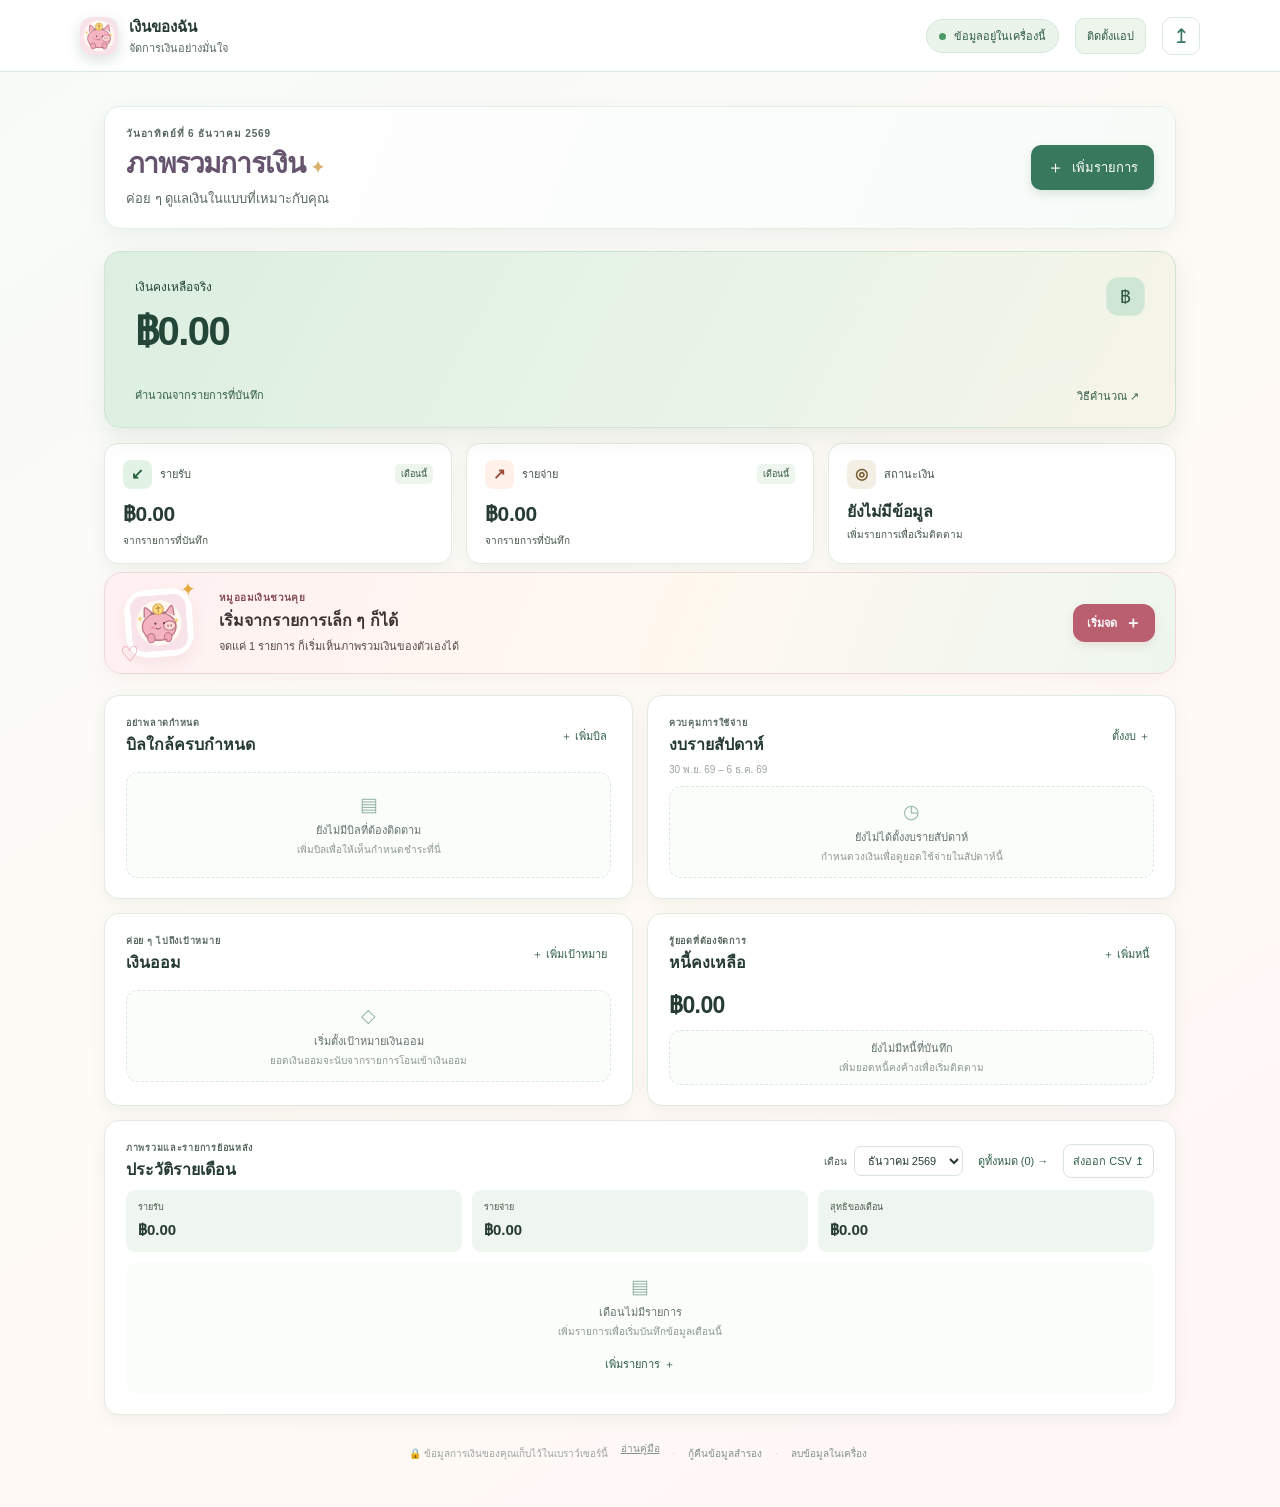
==== commit 83519b8b: "ปรับสีพาสเทลให้อ่านชัด ตัดโทนม่วง" ====
--- a/index.html
+++ b/index.html
@@ -3,15 +3,15 @@
 <head>
   <meta charset="utf-8">
   <meta name="viewport" content="width=device-width,initial-scale=1,viewport-fit=cover">
-  <meta name="theme-color" content="#f9e7ed">
+  <meta name="theme-color" content="#e4f2e8">
   <meta name="description" content="แอปบันทึกรายรับรายจ่ายส่วนตัว เก็บข้อมูลในเครื่อง พร้อมสำรองข้อมูลได้">
   <meta name="apple-mobile-web-app-capable" content="yes">
   <meta name="apple-mobile-web-app-status-bar-style" content="default">
   <meta name="apple-mobile-web-app-title" content="เงินของฉัน">
-  <link rel="icon" href="icon.svg?v=pastel-v12" type="image/svg+xml">
-  <link rel="apple-touch-icon" sizes="180x180" href="icon.svg?v=pastel-v12">
+  <link rel="icon" href="icon.svg?v=mint-v13" type="image/svg+xml">
+  <link rel="apple-touch-icon" sizes="180x180" href="icon.svg?v=mint-v13">
   <link rel="manifest" href="manifest.webmanifest">
-  <link rel="stylesheet" href="styles.css?v=pastel-v12">
+  <link rel="stylesheet" href="styles.css?v=mint-v13">
   <title>เนย · เงินของฉัน</title>
 </head>
 <body>
@@ -34,5 +34,5 @@
   <dialog id="dialog"><form id="dialogForm" method="dialog"><div class="dialog-head"><div><p class="eyebrow" id="dialogEyebrow">บันทึกข้อมูล</p><h2 id="dialogTitle"></h2></div><button type="button" class="close-button" id="closeDialog" aria-label="ปิด">×</button></div><div id="dialogContent" class="dialog-content"></div><div class="dialog-actions"><button type="button" class="secondary-button" id="cancelDialog">ยกเลิก</button><button type="submit" class="primary-button" id="saveDialog">บันทึก</button></div></form></dialog>
   <input id="importFile" type="file" accept="application/json,.json" hidden>
   <div id="toast" role="status" aria-live="polite"></div>
-  <script src="app.js?v=pastel-v12"></script>
+  <script src="app.js?v=mint-v13"></script>
 </body></html>
--- a/styles.css
+++ b/styles.css
@@ -78,3 +78,17 @@
 .mobile-nav{background:#fffafcf2;border-top-color:#f0e4eb}.mobile-nav .nav-active{color:#789b86}.mobile-nav .nav-add{background:#91b29e;color:#fff;box-shadow:0 3px 8px #71937e38}
 .dialog-head{background:#fff7fa}.dialog-actions{background:#fffafd}.secondary-button{background:#f5eff4;color:#79677a;border-color:#eadfe9}
 @media(max-width:650px){.topbar{background:#fffafcf5}.welcome h1{font-size:22px}}
+/* High-contrast mint, blush and cream palette (no violet) */
+:root{--ink:#263b32;--muted:#58685f;--line:#dce9df;--paper:#f6fbf7;--white:#fff;--green:#34745b;--mint:#e3f2e7;--red:#a64d4d;--gold:#9c702b}
+body{background:linear-gradient(145deg,#f7fbf8 0%,#fffaf5 58%,#fff6f7 100%);color:#263b32}
+h1,h2,h3,strong,.stat-card>strong,.status-value,.panel h2,.nudge-copy h2,.month-summary strong{color:#263b32}
+.topbar{background:#ffffffed;border-bottom-color:#dce9df}.brand-mark{background:#e4f2e8;color:#315b46}.brand b{color:#263b32}.brand small,.subhead,.eyebrow{color:#58685f}
+.local-pill{background:#eaf4eb;border-color:#d6e7d8;color:#315b46}.local-pill i{background:#4e9868}.install-button{background:#edf5ed;border-color:#d8e8db;color:#315b46}.install-button:hover{background:#e2f0e5}
+.balance-card{background:linear-gradient(118deg,#dcefe1 0%,#e9f4e8 58%,#f7f4e8 100%);border:1px solid #cfe2d3;box-shadow:0 10px 24px #466c501c}.balance-card .card-label,.balance-card .balance-amount{color:#234638!important}.balance-card .balance-bottom,.balance-card .balance-link{color:#365f49}.balance-icon{background:#cfe6d4;color:#315b46}
+.stat-card,.panel{background:#fff;border-color:#e1eae3;box-shadow:0 5px 16px #315c4210}.stat-head,.stat-label,.period-label,.stat-card small{color:#44564a}.stat-icon{background:#e8f1e9;color:#315b46}.income-icon{background:#e2f2e5;color:#27633c}.expense-icon{background:#fff0e9;color:#984d3a}.status-icon{background:#f4efe4;color:#745c2f}.period-label{background:#edf5ee;color:#385d45}
+.primary-button{background:#38785c;color:#fff;box-shadow:0 4px 10px #315f4726}.primary-button:hover{background:#2e684f}.text-button,.balance-link{color:#315f47}.text-button:hover{color:#204b36}
+.nudge-card{border-color:#efd8dc;background:linear-gradient(110deg,#fff0f2 0%,#fff9f0 55%,#edf6ee 100%)}.nudge-copy h2{color:#3e3434}.nudge-kicker{color:#854c55}.nudge-copy>p:last-child{color:#55494a}.nudge-button{background:#b95f70;color:#fff}.nudge-button:hover{background:#a94e60}
+.progress{background:#e8eee8}.progress i{background:linear-gradient(90deg,#77ad82,#b3d7b7)}.goal-row .progress i{background:linear-gradient(90deg,#d98b94,#efb3ad)}.budget-row .progress i{background:linear-gradient(90deg,#6ca57a,#acd5b3)}
+.month-summary>div{background:#eff5ef}.month-summary span,.month-select-label{color:#46584b}.month-summary strong{color:#263b32}.month-select-label select{border-color:#d9e5db;background:#fff;color:#263b32}.export-month{border-color:#d9e5db}.category-chip{background:#edf4ed;color:#385945}
+.mobile-nav{background:#ffffffed;border-top-color:#dce9df}.mobile-nav a,.mobile-nav button{color:#536359}.mobile-nav .nav-active{color:#285c40}.mobile-nav .nav-add{background:#38785c;color:#fff;box-shadow:0 3px 8px #315f4730}
+.dialog-head{background:#f5f9f5}.dialog-actions{background:#fff}.secondary-button{background:#edf4ee;color:#354b3d;border-color:#dbe8dd}.field-help,.note-box{color:#415247}
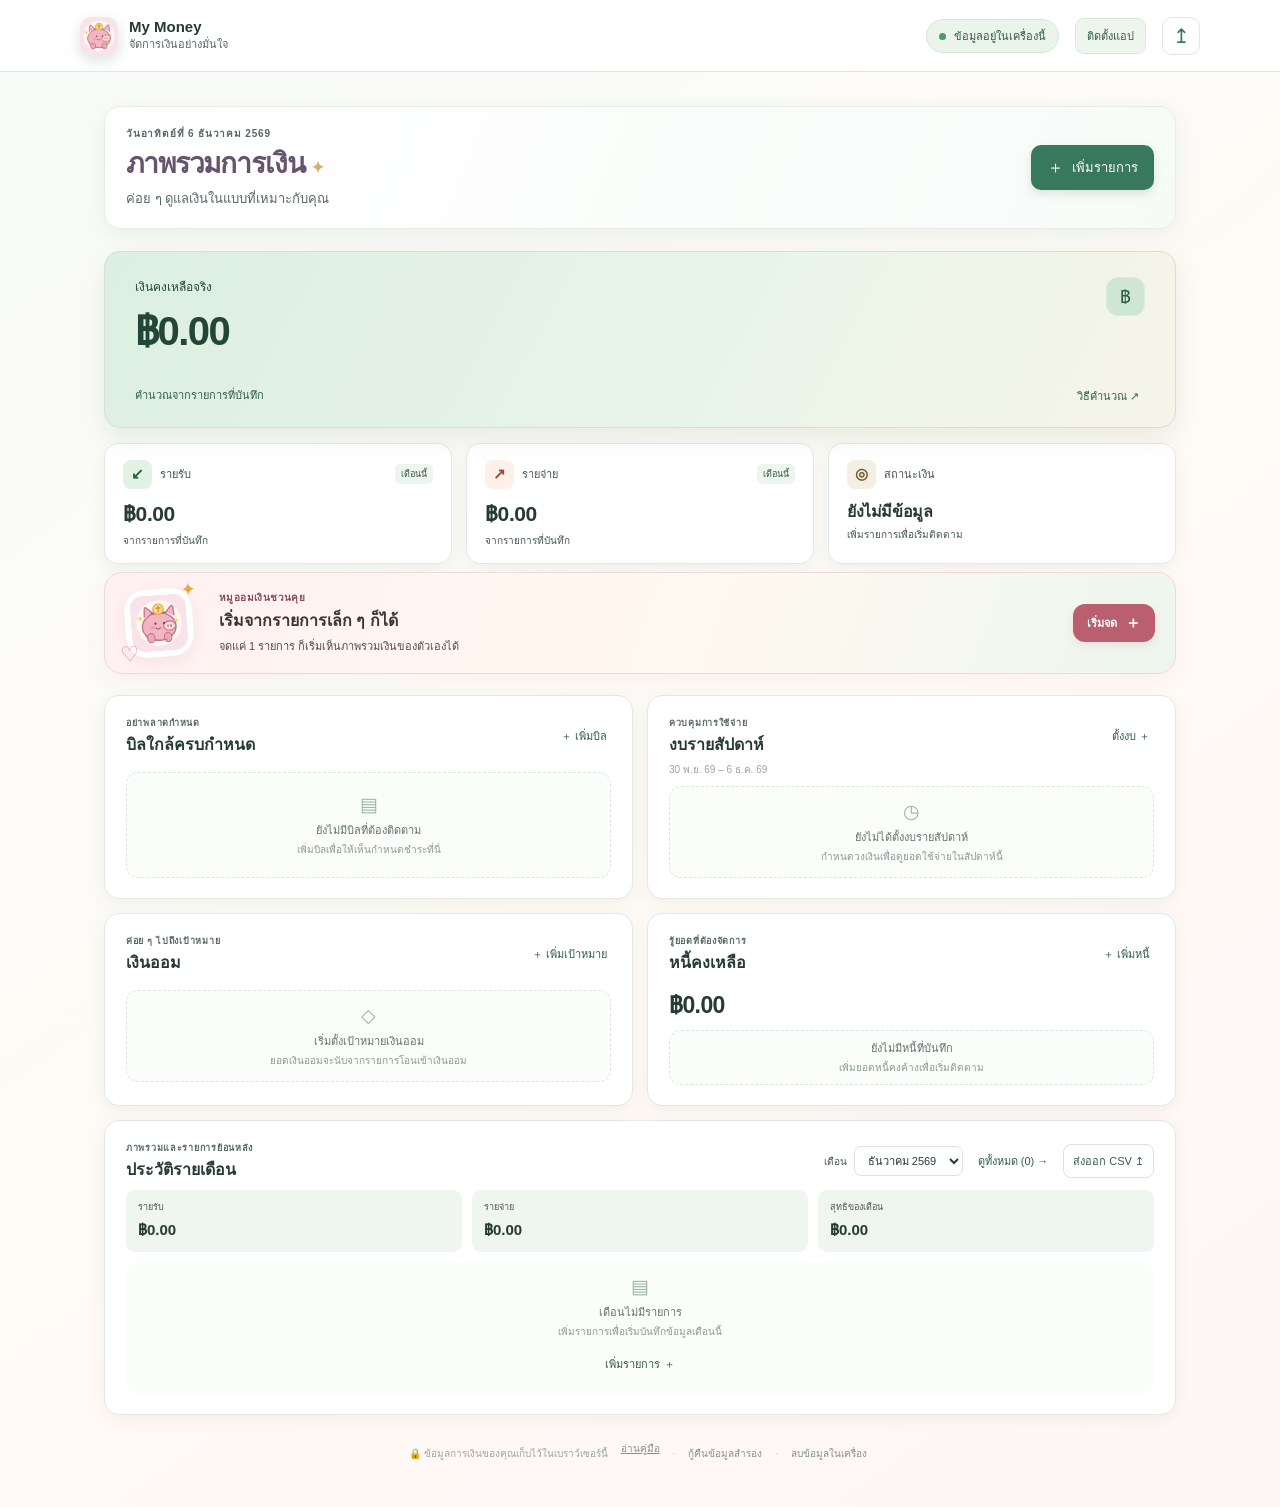
==== commit 926e401c: "เปลี่ยนชื่อแอปเป็น My Money" ====
--- a/index.html
+++ b/index.html
@@ -7,16 +7,16 @@
   <meta name="description" content="แอปบันทึกรายรับรายจ่ายส่วนตัว เก็บข้อมูลในเครื่อง พร้อมสำรองข้อมูลได้">
   <meta name="apple-mobile-web-app-capable" content="yes">
   <meta name="apple-mobile-web-app-status-bar-style" content="default">
-  <meta name="apple-mobile-web-app-title" content="เงินของฉัน">
+  <meta name="apple-mobile-web-app-title" content="My Money">
   <link rel="icon" href="icon.svg?v=mint-v13" type="image/svg+xml">
   <link rel="apple-touch-icon" sizes="180x180" href="icon.svg?v=mint-v13">
   <link rel="manifest" href="manifest.webmanifest">
   <link rel="stylesheet" href="styles.css?v=mint-v13">
-  <title>เนย · เงินของฉัน</title>
+  <title>My Money</title>
 </head>
 <body>
   <header class="topbar">
-    <a class="brand" href="#top" aria-label="เงินของฉัน หน้าหลัก"><span class="brand-mark"><img src="icon.svg" alt="" aria-hidden="true" style="width:100%;height:100%;object-fit:cover;border-radius:inherit;display:block"></span><span><b>เงินของฉัน</b><small>จัดการเงินอย่างมั่นใจ</small></span></a>
+    <a class="brand" href="#top" aria-label="My Money หน้าหลัก"><span class="brand-mark"><img src="icon.svg" alt="" aria-hidden="true" style="width:100%;height:100%;object-fit:cover;border-radius:inherit;display:block"></span><span><b>My Money</b><small>จัดการเงินอย่างมั่นใจ</small></span></a>
     <div class="top-actions"><span class="local-pill"><i></i> ข้อมูลอยู่ในเครื่องนี้</span><button class="install-button" id="installBtn">ติดตั้งแอป</button><button class="icon-button" id="backupBtn" title="สำรองข้อมูล" aria-label="สำรองข้อมูล">↥</button></div>
   </header>
   <main id="top">
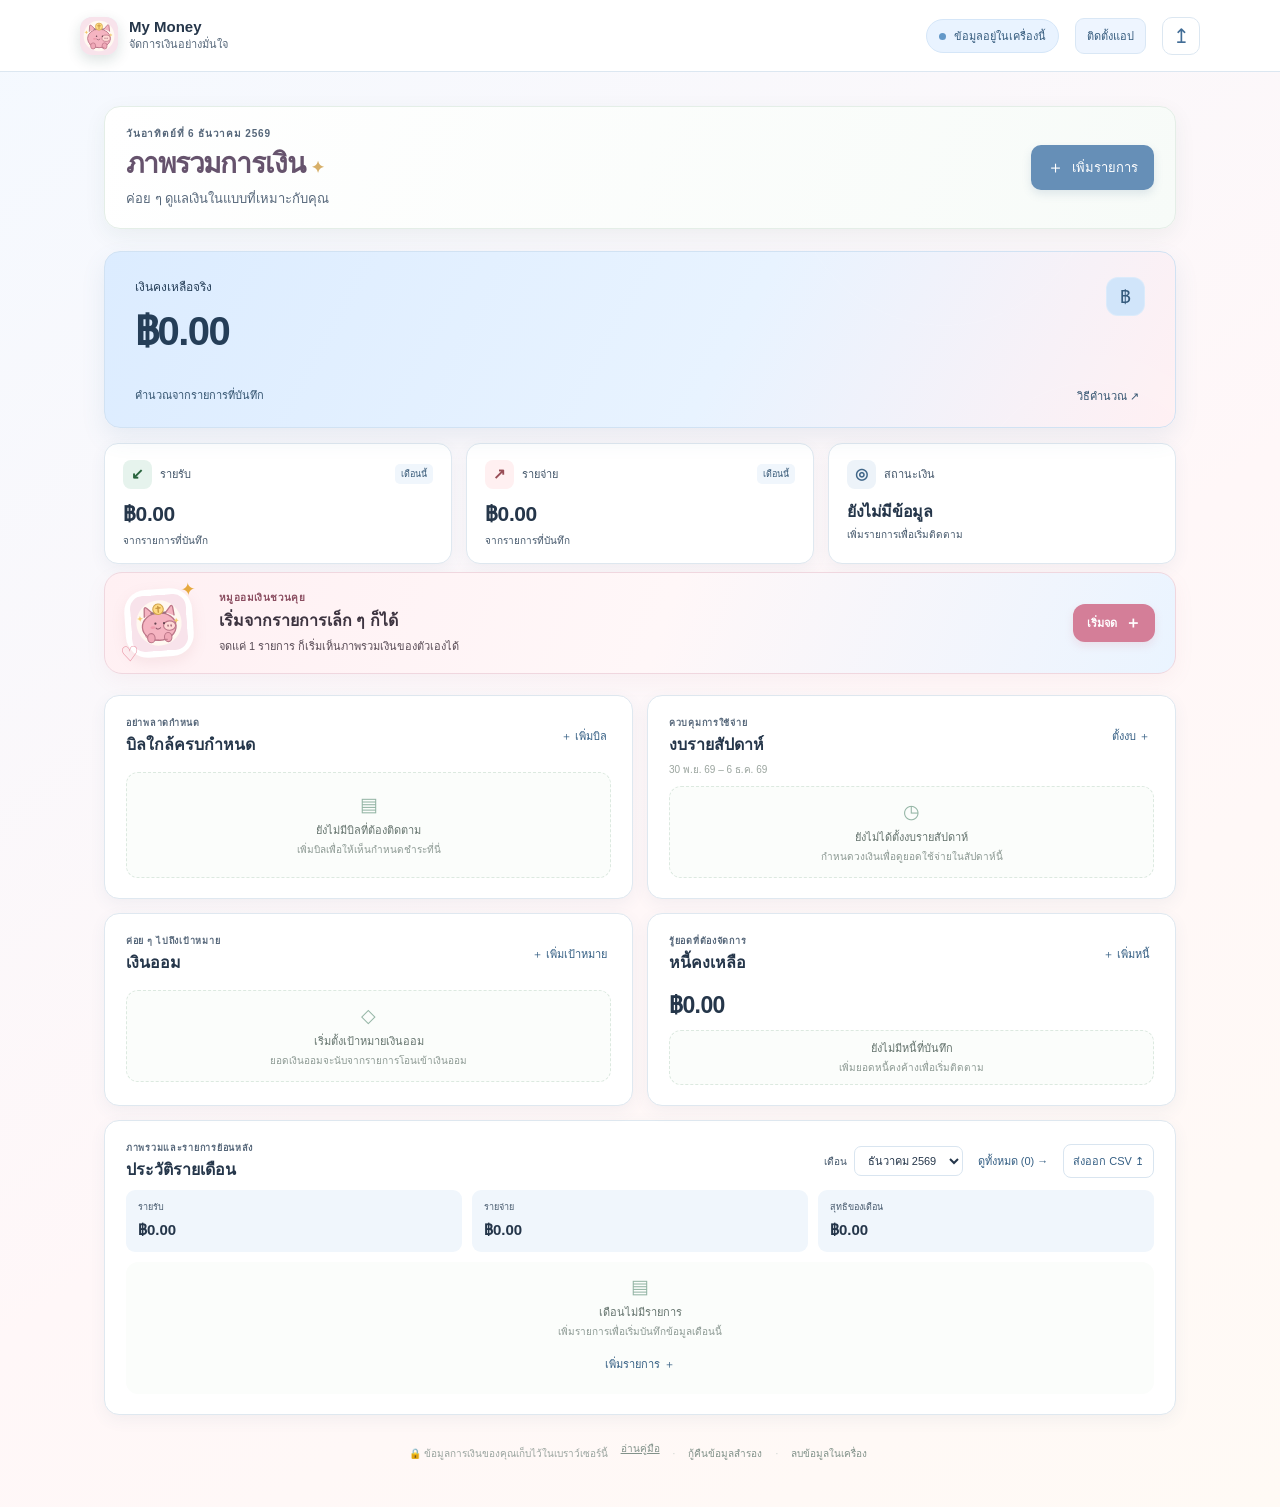
==== commit 2421aa7a: "ทดลองโทนสีพาสเทลฟ้าและชมพู" ====
--- a/index.html
+++ b/index.html
@@ -3,7 +3,7 @@
 <head>
   <meta charset="utf-8">
   <meta name="viewport" content="width=device-width,initial-scale=1,viewport-fit=cover">
-  <meta name="theme-color" content="#e4f2e8">
+  <meta name="theme-color" content="#e7f1fb">
   <meta name="description" content="แอปบันทึกรายรับรายจ่ายส่วนตัว เก็บข้อมูลในเครื่อง พร้อมสำรองข้อมูลได้">
   <meta name="apple-mobile-web-app-capable" content="yes">
   <meta name="apple-mobile-web-app-status-bar-style" content="default">
@@ -11,7 +11,7 @@
   <link rel="icon" href="icon.svg?v=mint-v13" type="image/svg+xml">
   <link rel="apple-touch-icon" sizes="180x180" href="icon.svg?v=mint-v13">
   <link rel="manifest" href="manifest.webmanifest">
-  <link rel="stylesheet" href="styles.css?v=mint-v13">
+  <link rel="stylesheet" href="styles.css?v=bluepink-v15">
   <title>My Money</title>
 </head>
 <body>
@@ -34,5 +34,5 @@
   <dialog id="dialog"><form id="dialogForm" method="dialog"><div class="dialog-head"><div><p class="eyebrow" id="dialogEyebrow">บันทึกข้อมูล</p><h2 id="dialogTitle"></h2></div><button type="button" class="close-button" id="closeDialog" aria-label="ปิด">×</button></div><div id="dialogContent" class="dialog-content"></div><div class="dialog-actions"><button type="button" class="secondary-button" id="cancelDialog">ยกเลิก</button><button type="submit" class="primary-button" id="saveDialog">บันทึก</button></div></form></dialog>
   <input id="importFile" type="file" accept="application/json,.json" hidden>
   <div id="toast" role="status" aria-live="polite"></div>
-  <script src="app.js?v=mint-v13"></script>
+  <script src="app.js?v=bluepink-v15"></script>
 </body></html>
--- a/styles.css
+++ b/styles.css
@@ -92,3 +92,17 @@
 .month-summary>div{background:#eff5ef}.month-summary span,.month-select-label{color:#46584b}.month-summary strong{color:#263b32}.month-select-label select{border-color:#d9e5db;background:#fff;color:#263b32}.export-month{border-color:#d9e5db}.category-chip{background:#edf4ed;color:#385945}
 .mobile-nav{background:#ffffffed;border-top-color:#dce9df}.mobile-nav a,.mobile-nav button{color:#536359}.mobile-nav .nav-active{color:#285c40}.mobile-nav .nav-add{background:#38785c;color:#fff;box-shadow:0 3px 8px #315f4730}
 .dialog-head{background:#f5f9f5}.dialog-actions{background:#fff}.secondary-button{background:#edf4ee;color:#354b3d;border-color:#dbe8dd}.field-help,.note-box{color:#415247}
+/* Blue and pink pastel theme */
+:root{--ink:#25364a;--muted:#56677a;--line:#dce7f1;--paper:#f6faff;--white:#fff;--green:#426d96;--mint:#e6f2ff;--red:#a64d5b;--gold:#956d30}
+body{background:linear-gradient(145deg,#f4f9ff 0%,#fff7f8 56%,#fffaf5 100%);color:#25364a}
+h1,h2,h3,strong,.stat-card>strong,.status-value,.panel h2,.nudge-copy h2,.month-summary strong{color:#25364a}
+.topbar{background:#ffffffed;border-bottom-color:#dce7f1}.brand-mark{background:#e7f1fb;color:#456b8d}.brand b{color:#25364a}.brand small,.subhead,.eyebrow{color:#56677a}
+.local-pill{background:#e9f3ff;border-color:#d5e6f8;color:#355b7d}.local-pill i{background:#6398c8}.install-button{background:#eef5ff;border-color:#d9e7f5;color:#355b7d}.install-button:hover{background:#e2efff}
+.balance-card{background:linear-gradient(118deg,#dcecff 0%,#e8f3ff 58%,#fff0f3 100%);border:1px solid #d1e2f3;box-shadow:0 10px 24px #547ba51c}.balance-card .card-label,.balance-card .balance-amount{color:#253e58!important}.balance-card .balance-bottom,.balance-card .balance-link{color:#355571}.balance-icon{background:#d1e5fa;color:#355b7d}
+.stat-card,.panel{background:#fff;border-color:#dfe8f0;box-shadow:0 5px 16px #38597910}.stat-head,.stat-label,.period-label,.stat-card small{color:#43566a}.stat-icon{background:#e8f2fc;color:#416789}.income-icon{background:#e6f3ed;color:#27633c}.expense-icon{background:#fff0f1;color:#984d56}.status-icon{background:#edf3f9;color:#416789}.period-label{background:#f0f6fc;color:#385a78}
+.primary-button{background:#668fb7;color:#fff;box-shadow:0 4px 10px #456c9226}.primary-button:hover{background:#527ca7}.text-button,.balance-link{color:#355f84}.text-button:hover{color:#244766}
+.nudge-card{border-color:#f0d7df;background:linear-gradient(110deg,#fff0f3 0%,#fff7f8 52%,#eaf4ff 100%)}.nudge-copy h2{color:#3d3440}.nudge-kicker{color:#8b4e61}.nudge-copy>p:last-child{color:#584b55}.nudge-button{background:#d47e98;color:#fff}.nudge-button:hover{background:#bd6882}
+.progress{background:#e8edf3}.progress i{background:linear-gradient(90deg,#77a8d4,#a7c8e8)}.goal-row .progress i{background:linear-gradient(90deg,#d985a0,#efb2bd)}.budget-row .progress i{background:linear-gradient(90deg,#75a6d2,#a8c9e8)}
+.month-summary>div{background:#f0f6fc}.month-summary span,.month-select-label{color:#43566a}.month-summary strong{color:#25364a}.month-select-label select{border-color:#d9e5f0;background:#fff;color:#25364a}.export-month{border-color:#d9e5f0}.category-chip{background:#edf4fb;color:#385a78}
+.mobile-nav{background:#ffffffed;border-top-color:#dce7f1}.mobile-nav a,.mobile-nav button{color:#536477}.mobile-nav .nav-active{color:#355f84}.mobile-nav .nav-add{background:#668fb7;color:#fff;box-shadow:0 3px 8px #456c9230}
+.dialog-head{background:#f2f7fc}.dialog-actions{background:#fff}.secondary-button{background:#edf4fb;color:#354b60;border-color:#dbe6ef}.field-help,.note-box{color:#415367}
